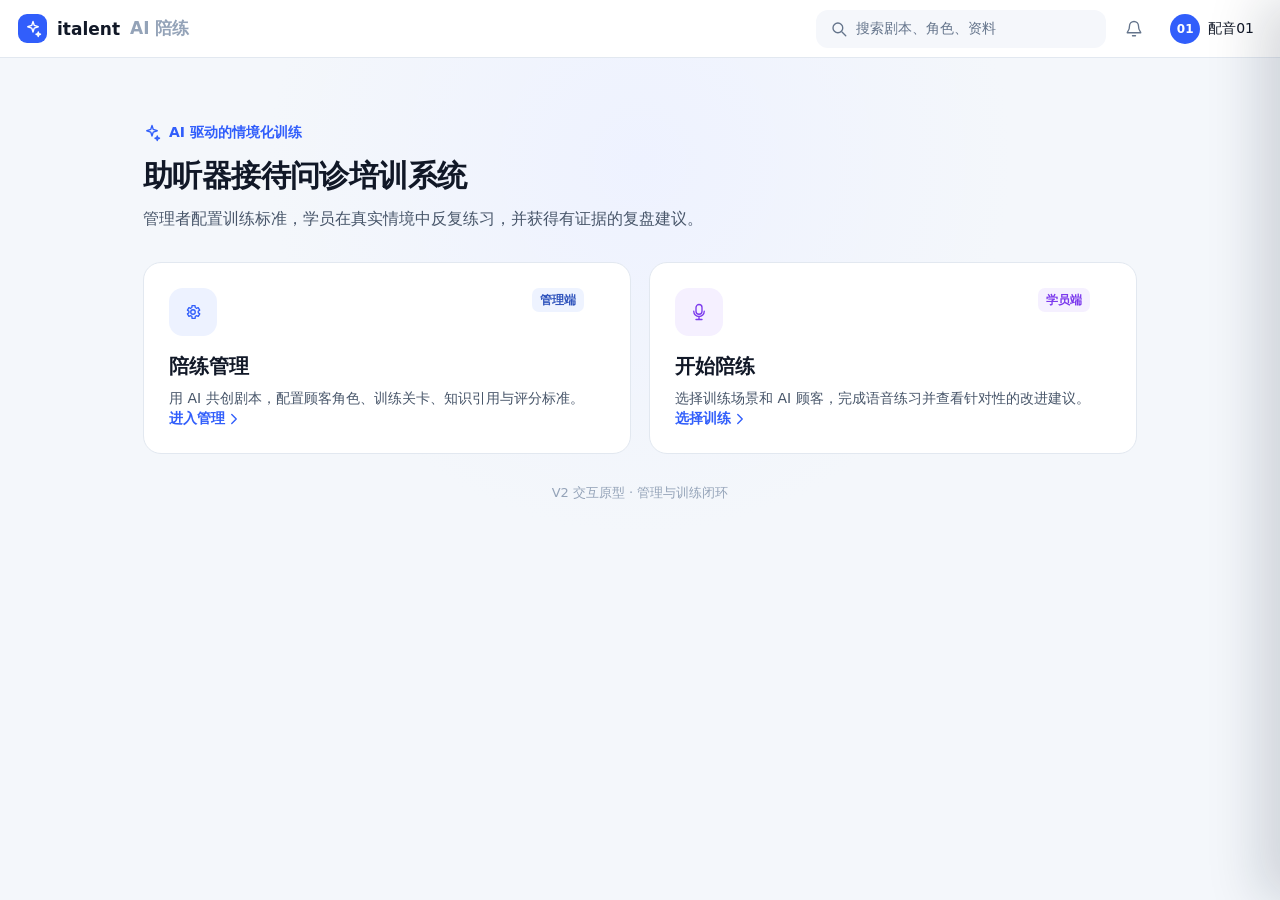
==== ai-training-coach/index.html @ db54ea37 "Add AI Training Coach V2 prototype" ====
<!doctype html>
<html lang="zh-CN">
<head>
  <meta charset="UTF-8">
  <meta name="viewport" content="width=device-width,initial-scale=1">
  <title>AI 陪练 · 助听器接待问诊培训系统 V2</title>
  <style>
    :root{--brand:#315efb;--brand-2:#264bd4;--ai:#7c3aed;--ai-soft:#f5f0ff;--ink:#111827;--ink-2:#475569;--muted:#64748b;--subtle:#94a3b8;--line:#e2e8f0;--canvas:#f4f7fb;--surface:#fff;--success:#0e9f6e;--success-soft:#ecfdf5;--warn:#d97706;--warn-soft:#fff7ed;--danger:#dc2626;--danger-soft:#fff1f2;--r:14px;--shadow:0 10px 30px rgba(15,23,42,.08);--header:58px}
    *{box-sizing:border-box}html{background:var(--canvas);color:var(--ink);font-family:Inter,"PingFang SC","Microsoft YaHei",system-ui,sans-serif;font-size:14px}body{margin:0;min-width:320px}button,input,textarea,select{font:inherit;color:inherit}button{cursor:pointer}button:focus-visible,input:focus-visible,textarea:focus-visible,[tabindex]:focus-visible{outline:3px solid rgba(49,94,251,.24);outline-offset:2px}svg{display:block}.icon{width:18px;height:18px;fill:none;stroke:currentColor;stroke-width:1.8;stroke-linecap:round;stroke-linejoin:round}.hidden{display:none!important}.view{min-height:100vh}.topbar{height:var(--header);position:sticky;top:0;z-index:30;display:flex;align-items:center;justify-content:space-between;padding:0 18px;background:rgba(255,255,255,.95);border-bottom:1px solid var(--line);backdrop-filter:blur(10px)}.brand{display:flex;align-items:center;gap:10px;font-weight:800;font-size:17px}.brand-mark{display:grid;place-items:center;width:29px;height:29px;border-radius:9px;background:var(--brand);color:#fff}.top-actions{display:flex;align-items:center;gap:8px}.top-search{display:flex;align-items:center;gap:8px;width:290px;height:38px;padding:0 13px;border:1px solid transparent;border-radius:12px;background:#f5f7fb;color:var(--muted)}.top-icon,.avatar-button{min-width:40px;height:40px;border:0;border-radius:10px;background:transparent;display:grid;place-items:center;color:var(--muted)}.top-icon:hover{background:#f1f5f9;color:var(--ink)}.avatar-button{display:flex;gap:8px;width:auto;padding:0 8px;color:var(--ink)}.avatar-dot{display:grid;place-items:center;width:30px;height:30px;border-radius:50%;background:var(--brand);color:#fff;font-size:12px;font-weight:700}.btn{min-height:40px;border:1px solid var(--line);border-radius:10px;background:#fff;padding:9px 14px;display:inline-flex;align-items:center;justify-content:center;gap:7px;font-weight:650;transition:border-color .18s,background .18s,color .18s,box-shadow .18s}.btn:hover{border-color:#b8c6ed;background:#f8faff}.btn-primary{background:var(--brand);border-color:var(--brand);color:#fff}.btn-primary:hover{background:var(--brand-2);border-color:var(--brand-2)}.btn-ai{background:var(--ai);border-color:var(--ai);color:#fff}.btn-ai:hover{background:#6d28d9;border-color:#6d28d9}.btn-danger{color:var(--danger)}.btn-sm{min-height:34px;padding:6px 10px;font-size:13px}.btn-ghost{border-color:transparent;background:transparent}.link-btn{border:0;background:transparent;color:var(--brand);padding:6px 4px;font-weight:650}.card{background:var(--surface);border:1px solid var(--line);border-radius:var(--r)}.tag{display:inline-flex;align-items:center;gap:4px;min-height:24px;padding:3px 8px;border-radius:7px;background:#eef3ff;color:#3155bd;font-size:12px;font-weight:650}.tag.ai{background:var(--ai-soft);color:var(--ai)}.tag.success{background:var(--success-soft);color:var(--success)}.tag.warn{background:var(--warn-soft);color:var(--warn)}.tag.danger{background:var(--danger-soft);color:var(--danger)}.muted{color:var(--muted)}.subtle{color:var(--subtle)}.section-title{margin:0;font-size:18px;line-height:1.35}.section-subtitle{margin:6px 0 0;color:var(--muted);line-height:1.6}.divider{height:1px;background:var(--line)}

    /* Home */
    .home{background:radial-gradient(circle at 50% 18%,#eef2ff 0,rgba(238,242,255,0) 38%),var(--canvas)}.home-main{max-width:1050px;margin:0 auto;padding:66px 28px}.home-kicker{display:inline-flex;gap:8px;align-items:center;color:var(--brand);font-weight:700;margin-bottom:14px}.home h1{font-size:30px;letter-spacing:-.6px;margin:0}.home-lead{font-size:16px;color:var(--ink-2);margin:12px 0 32px}.entry-grid{display:grid;grid-template-columns:1fr 1fr;gap:18px}.entry-card{min-height:180px;text-align:left;padding:25px;border:1px solid var(--line);border-radius:18px;background:#fff;display:flex;flex-direction:column;justify-content:space-between;transition:border-color .2s,box-shadow .2s,transform .2s}.entry-card:hover{border-color:#b9c8ff;box-shadow:var(--shadow);transform:translateY(-2px)}.entry-head{display:flex;align-items:flex-start;justify-content:space-between}.entry-icon{display:grid;place-items:center;width:48px;height:48px;border-radius:14px;background:#edf2ff;color:var(--brand)}.entry-card.student .entry-icon{background:var(--ai-soft);color:var(--ai)}.entry-card h2{font-size:20px;margin:17px 0 7px}.entry-card p{margin:0;color:var(--ink-2);line-height:1.65}.entry-foot{display:flex;align-items:center;justify-content:space-between;color:var(--brand);font-weight:700}.home-foot{text-align:center;margin-top:30px;color:var(--subtle);font-size:13px}

    /* Admin shell */
    .admin-layout{display:grid;grid-template-columns:184px minmax(0,1fr);min-height:calc(100vh - var(--header))}.sidebar{position:sticky;top:var(--header);height:calc(100vh - var(--header));padding:14px 10px;background:#fff;border-right:1px solid var(--line);display:flex;flex-direction:column}.nav-list{display:grid;gap:5px}.nav-item{width:100%;min-height:44px;border:0;border-radius:10px;background:transparent;padding:0 12px;display:flex;align-items:center;gap:10px;text-align:left;color:var(--ink-2)}.nav-item:hover{background:#f5f7fb;color:var(--ink)}.nav-item.active{background:#edf2ff;color:var(--brand);font-weight:700}.sidebar-bottom{margin-top:auto}.admin-main{min-width:0}.page-head{height:58px;padding:0 20px;display:flex;align-items:center;justify-content:space-between;background:#fff;border-bottom:1px solid var(--line)}.page-head-left{display:flex;align-items:center;gap:10px;font-weight:750}.content{padding:18px}.toolbar{display:flex;align-items:center;justify-content:space-between;gap:12px;margin-bottom:14px}.filters{display:flex;gap:8px;flex-wrap:wrap}.filter{min-height:36px;border:1px solid var(--line);border-radius:9px;background:#fff;padding:0 11px;color:var(--ink-2)}.search-field{width:235px;height:38px;border:1px solid var(--line);border-radius:10px;padding:0 12px;background:#fff}.table-wrap{overflow:auto;background:#fff;border:1px solid var(--line);border-radius:14px}.data-table{width:100%;border-collapse:collapse;min-width:950px}.data-table th{height:44px;padding:0 14px;text-align:left;color:var(--muted);font-size:12px;font-weight:650;background:#fafcff}.data-table td{height:58px;padding:8px 14px;border-top:1px solid #edf1f6;color:var(--ink-2)}.data-table tr:hover td{background:#fbfcff}.title-link{border:0;background:transparent;color:var(--brand);padding:5px 0;font-weight:700}.row-actions{display:flex;align-items:center;gap:5px}.icon-button{width:38px;height:38px;border:1px solid transparent;border-radius:9px;background:transparent;display:grid;place-items:center;color:var(--muted)}.icon-button:hover{background:#f3f6fb;color:var(--brand)}.table-foot{padding:13px 14px;border-top:1px solid var(--line);color:var(--muted)}

    /* Knowledge / personas */
    .knowledge-grid{display:grid;grid-template-columns:minmax(380px,.9fr) minmax(480px,1.1fr);gap:16px}.panel{background:#fff;border:1px solid var(--line);border-radius:14px;padding:16px}.panel-head{display:flex;align-items:flex-start;justify-content:space-between;gap:12px;margin-bottom:14px}.panel-head h3{margin:0;font-size:16px}.source-list{display:grid;gap:9px}.source-card{width:100%;border:1px solid var(--line);border-radius:12px;background:#fff;padding:13px;text-align:left;display:flex;gap:11px;align-items:flex-start}.source-card:hover,.source-card.active{border-color:#adc0ff;background:#f9faff}.file-icon{display:grid;place-items:center;flex:0 0 36px;height:36px;border-radius:9px;background:#eef3ff;color:var(--brand)}.source-name{font-weight:700;margin-bottom:7px}.source-meta{display:flex;gap:6px;flex-wrap:wrap}.upload-box{margin-top:11px;min-height:52px;width:100%;border:1px dashed #b8c4d8;border-radius:11px;background:#fafcff;color:var(--brand)}.chunk-list{display:grid;gap:10px}.chunk{padding:14px;border:1px solid var(--line);border-radius:11px;background:#fcfdff}.chunk p{margin:9px 0;line-height:1.65}.chunk-source{font-size:12px;color:var(--muted)}.chunk-actions{display:flex;gap:8px;margin-top:9px}.persona-grid{display:grid;grid-template-columns:repeat(3,minmax(240px,1fr));gap:13px}.persona-card{padding:16px}.persona-top{display:flex;gap:12px;align-items:center}.avatar{display:grid;place-items:center;flex:0 0 48px;height:48px;border-radius:14px;background:#e9efff;color:#2445b8;font-weight:800;font-size:16px}.avatar.green{background:#e7faf3;color:#087c57}.avatar.orange{background:#fff2df;color:#a85b00}.avatar.purple{background:#f0e9ff;color:#6d28d9}.persona-name{font-size:16px;font-weight:800}.persona-tags{display:flex;flex-wrap:wrap;gap:6px;margin:12px 0}.persona-card p{margin:0;color:var(--ink-2);line-height:1.6}.persona-foot{display:flex;justify-content:space-between;align-items:center;margin-top:13px}

    /* Editor */
    .editor-pane{background:#eef2f7;min-height:calc(100vh - var(--header))}.editor-head{height:58px;padding:0 18px;display:flex;align-items:center;justify-content:space-between;background:#fff;border-bottom:1px solid var(--line)}.breadcrumb{display:flex;gap:8px;align-items:center;min-width:0}.breadcrumb strong{white-space:nowrap;overflow:hidden;text-overflow:ellipsis}.editor-workspace{display:grid;grid-template-columns:294px minmax(540px,1fr) 280px;min-height:calc(100vh - var(--header) - 58px)}.ai-panel{position:sticky;top:calc(var(--header) + 58px);height:calc(100vh - var(--header) - 58px);background:#fff;border-right:1px solid var(--line);display:flex;flex-direction:column;min-width:0}.ai-head{height:50px;padding:0 14px;display:flex;align-items:center;justify-content:space-between;border-bottom:1px solid var(--line)}.ai-title{display:flex;align-items:center;gap:8px;color:var(--ai);font-weight:800}.model-pill{border:1px solid #d8c8ff;border-radius:8px;background:#faf8ff;color:var(--ai);padding:5px 8px;font-size:12px}.ai-feed{padding:14px;overflow:auto;display:grid;align-content:start;gap:11px;flex:1}.bubble{border:1px solid var(--line);border-radius:12px;padding:12px;line-height:1.65;background:#fff}.bubble.ai-bubble{border-color:#e4d9ff;background:#fbf9ff}.bubble.user-bubble{margin-left:24px;background:#eef3ff;border-color:#d8e2ff}.quick-prompts{display:flex;flex-wrap:wrap;gap:6px}.prompt-chip{border:1px solid #ded2fb;border-radius:999px;background:#fff;color:#6740bd;padding:6px 9px;font-size:12px}.diff-card{border:1px solid #d9cdf8;border-radius:12px;overflow:hidden;background:#fff}.diff-head{padding:9px 11px;background:#faf7ff;color:var(--ai);font-weight:700}.diff-body{padding:11px;display:grid;gap:6px}.diff-minus{color:#a13b3b;background:#fff3f3;padding:7px;border-radius:7px}.diff-plus{color:#087c57;background:#edfcf5;padding:7px;border-radius:7px}.diff-actions{padding:9px 11px;display:flex;gap:7px;border-top:1px solid var(--line)}.ai-compose{padding:12px;border-top:1px solid var(--line)}.ai-compose textarea{width:100%;height:74px;resize:none;border:1px solid var(--line);border-radius:11px;padding:10px;line-height:1.5}.compose-foot{display:flex;justify-content:space-between;align-items:center;margin-top:8px}.editor-center{min-width:0}.editor-tabs{position:sticky;top:calc(var(--header) + 58px);z-index:10;height:50px;background:#fff;border-bottom:1px solid var(--line);display:flex;align-items:stretch;padding:0 14px;overflow:auto}.editor-tab{flex:0 0 auto;border:0;border-bottom:2px solid transparent;background:transparent;padding:0 13px;color:var(--muted);font-weight:650}.editor-tab:hover{color:var(--ink)}.editor-tab.active{color:var(--brand);border-bottom-color:var(--brand)}.editor-body{padding:18px;max-width:850px;margin:0 auto}.editor-panel{display:none}.editor-panel.active{display:block}.form-card{background:#fff;border:1px solid var(--line);border-radius:14px;padding:20px}.form-section+.form-section{margin-top:20px;padding-top:20px;border-top:1px solid var(--line)}.form-label{display:block;font-weight:700;margin-bottom:8px}.field{width:100%;min-height:42px;border:1px solid var(--line);border-radius:9px;padding:9px 11px;background:#fff}.help{margin-top:7px;color:var(--muted);font-size:12px;line-height:1.55}.role-bind{display:flex;align-items:center;gap:12px;padding:12px;border:1px solid var(--line);border-radius:11px;background:#fbfcff}.advanced{margin-top:16px;border:1px solid var(--line);border-radius:11px}.advanced summary{cursor:pointer;padding:13px;font-weight:700}.advanced-body{padding:0 13px 13px;display:grid;gap:12px}.setting-row{min-height:42px;display:flex;align-items:center;justify-content:space-between;gap:14px}.switch{position:relative;width:42px;height:24px;border:0;border-radius:99px;background:#cbd5e1}.switch:after{content:"";position:absolute;top:3px;left:3px;width:18px;height:18px;border-radius:50%;background:#fff;box-shadow:0 1px 3px rgba(0,0,0,.2);transition:transform .18s}.switch.on{background:var(--brand)}.switch.on:after{transform:translateX(18px)}.stage-layout{display:grid;grid-template-columns:190px minmax(0,1fr);gap:12px}.stage-nav{display:grid;align-content:start;gap:6px}.stage-item{min-height:48px;border:1px solid transparent;border-radius:10px;background:transparent;padding:8px 10px;text-align:left;color:var(--ink-2)}.stage-item:hover{background:#fff}.stage-item.active{background:#fff;border-color:#c7d3fb;color:var(--brand);box-shadow:0 4px 12px rgba(49,94,251,.08)}.stage-number{display:inline-grid;place-items:center;width:23px;height:23px;border-radius:50%;background:#eef3ff;margin-right:7px;font-size:12px;font-weight:800}.stage-detail{background:#fff;border:1px solid var(--line);border-radius:14px;padding:18px}.stage-detail h3{margin:0 0 18px}.field-stack{display:grid;gap:13px}.textarea{min-height:86px;resize:vertical}.knowledge-picks{display:grid;gap:10px}.knowledge-pick{display:flex;align-items:center;gap:11px;padding:13px;border:1px solid var(--line);border-radius:11px}.knowledge-pick input{width:18px;height:18px;accent-color:var(--brand)}.knowledge-pick.disabled{opacity:.58;background:#f8fafc}.score-total{display:flex;align-items:center;justify-content:space-between;margin-bottom:12px}.score-group{border:1px solid var(--line);border-radius:12px;overflow:hidden;margin-bottom:11px}.score-head{padding:12px 14px;background:#fafcff;display:flex;align-items:center;justify-content:space-between}.score-body{padding:13px}.score-item{padding:11px;border:1px solid var(--line);border-radius:9px;margin-top:8px}.score-item:first-child{margin-top:0}.score-line{display:flex;justify-content:space-between;gap:12px}.inline-note{margin-top:7px;font-size:12px;color:var(--muted)}.inspector{position:sticky;top:calc(var(--header) + 58px);height:calc(100vh - var(--header) - 58px);padding:14px;background:#f7f9fc;border-left:1px solid var(--line);overflow:auto}.health-card{background:#fff;border:1px solid var(--line);border-radius:13px;padding:14px;margin-bottom:11px}.health-card h3{font-size:15px;margin:0 0 12px}.health-score{display:flex;align-items:center;gap:12px}.score-ring{display:grid;place-items:center;width:56px;height:56px;border-radius:50%;background:conic-gradient(var(--success) 0 92%,#e7edf3 92%);position:relative}.score-ring:before{content:"";position:absolute;inset:6px;border-radius:50%;background:#fff}.score-ring strong{position:relative;color:var(--success)}.check-list{display:grid;gap:10px}.check{display:flex;align-items:flex-start;gap:8px}.check-mark{display:grid;place-items:center;flex:0 0 20px;height:20px;border-radius:50%;background:var(--success-soft);color:var(--success)}.context-list{display:grid;gap:8px}.context-item{padding:9px;border-radius:9px;background:#f7f9fc}.prompt-drawer{position:fixed;inset:0;z-index:70;pointer-events:none}.drawer-scrim{position:absolute;inset:0;background:rgba(15,23,42,.34);opacity:0;transition:opacity .2s}.drawer-panel{position:absolute;right:0;top:0;width:min(560px,92vw);height:100%;background:#fff;box-shadow:-20px 0 50px rgba(15,23,42,.16);transform:translateX(100%);transition:transform .22s;display:flex;flex-direction:column}.prompt-drawer.open{pointer-events:auto}.prompt-drawer.open .drawer-scrim{opacity:1}.prompt-drawer.open .drawer-panel{transform:translateX(0)}.drawer-head{height:60px;padding:0 18px;border-bottom:1px solid var(--line);display:flex;align-items:center;justify-content:space-between}.prompt-code{flex:1;overflow:auto;padding:18px;background:#f8fafc;white-space:pre-wrap;line-height:1.7;color:#334155}

    /* Learner */
    .learner{background:#f5f4ff}.learner-bar{height:54px;padding:0 18px;display:flex;align-items:center;background:#fff;border-bottom:1px solid #e7e5f4}.back-button{border:0;background:transparent;display:flex;align-items:center;gap:6px;color:var(--ink-2);min-height:40px}.learner-main{max-width:1120px;margin:0 auto;padding:30px 22px 60px}.learner-head{display:flex;align-items:flex-start;justify-content:space-between;gap:16px;margin-bottom:20px}.learner-head h1{font-size:24px;margin:0}.learner-head p{margin:7px 0 0;color:var(--ink-2)}.training-grid{display:grid;grid-template-columns:repeat(3,minmax(250px,1fr));gap:14px}.training-card{padding:18px;display:flex;flex-direction:column;min-height:220px}.training-title{display:flex;gap:12px;align-items:flex-start}.training-icon{display:grid;place-items:center;flex:0 0 40px;height:40px;border-radius:12px;background:#eef2ff;color:var(--brand)}.training-card h2{font-size:16px;margin:2px 0 7px}.training-card p{color:var(--ink-2);line-height:1.6}.training-meta{display:flex;gap:6px;flex-wrap:wrap;margin-top:4px}.training-foot{margin-top:auto;padding-top:14px;border-top:1px solid var(--line);display:flex;align-items:center;justify-content:space-between}.role-grid{display:grid;grid-template-columns:repeat(3,minmax(250px,1fr));gap:14px}.role-card{padding:17px}.role-summary{min-height:64px;color:var(--ink-2);line-height:1.55;margin:12px 0}.role-stats{display:grid;grid-template-columns:repeat(3,1fr);gap:7px;margin:12px 0}.stat-mini{padding:8px;border-radius:9px;background:#f7f8fc;text-align:center}.stat-mini strong{display:block;margin-top:2px}.role-actions{display:grid;grid-template-columns:1fr 1.2fr;gap:8px}.history-summary{display:grid;grid-template-columns:1.4fr repeat(3,.7fr);gap:12px;margin-bottom:14px}.summary-card{padding:18px}.summary-card strong.big{font-size:25px;display:block;margin-top:6px}.trend{height:54px;width:100%;margin-top:8px}.trend polyline{fill:none;stroke:var(--brand);stroke-width:3}.setup-modal,.detail-modal{position:fixed;inset:0;z-index:80;display:none;align-items:center;justify-content:center;padding:18px;background:rgba(15,23,42,.38)}.setup-modal.open,.detail-modal.open{display:flex}.modal-card{width:min(520px,100%);max-height:90vh;overflow:auto;background:#fff;border-radius:18px;box-shadow:0 25px 70px rgba(15,23,42,.22)}.modal-head{padding:18px 20px;border-bottom:1px solid var(--line);display:flex;align-items:center;justify-content:space-between}.modal-body{padding:20px}.confirm-row{display:flex;gap:12px;padding:12px;border-radius:12px;background:#f7f9fc;margin-bottom:10px}.confirm-icon{display:grid;place-items:center;flex:0 0 38px;height:38px;border-radius:10px;background:#eef3ff;color:var(--brand)}.assessment-list{display:grid;grid-template-columns:1fr 1fr;gap:8px;margin:10px 0 18px}.assessment-item{padding:10px;border:1px solid var(--line);border-radius:10px}.modal-foot{display:flex;gap:9px;padding:0 20px 20px}.modal-foot .btn{flex:1;min-height:46px}

    /* Practice */
    .practice-shell{min-height:100vh;display:grid;grid-template-columns:56% 44%;background:#0f172a}.practice-stage{color:#fff;display:flex;flex-direction:column;align-items:center;justify-content:center;padding:38px;position:relative}.practice-back{position:absolute;top:18px;left:18px;color:#cbd5e1}.practice-avatar{display:grid;place-items:center;width:150px;height:150px;border-radius:50%;background:#233252;border:8px solid #1c2a47;box-shadow:0 0 0 1px #8b5cf6,0 0 45px rgba(124,58,237,.28);font-size:38px;font-weight:800}.practice-stage h1{margin:22px 0 4px}.practice-card{width:min(390px,100%);margin-top:22px;padding:15px;border:1px solid #35415b;border-radius:13px;background:#182237}.milestones{display:grid;gap:8px;margin-top:10px}.milestone{display:flex;align-items:center;gap:8px;color:#cbd5e1}.milestone.current{color:#7dd3fc}.milestone-dot{display:grid;place-items:center;width:22px;height:22px;border-radius:50%;background:#2d3952;font-size:12px}.practice-status{margin-top:17px;color:#67e8f9;font-weight:700}.practice-start{margin-top:12px;min-width:150px;background:var(--ai);border-color:var(--ai)}.practice-controls{display:none;gap:8px;margin-top:14px}.practice-controls .btn{color:var(--ink)}.practice-controls .btn-danger{color:var(--danger)}.practice-shell.active .practice-start{display:none}.practice-shell.active .practice-controls{display:flex}.practice-chat{background:#fff;display:flex;flex-direction:column;min-width:0}.chat-tabs{height:54px;border-bottom:1px solid var(--line);display:flex;align-items:flex-end;padding:0 20px;gap:24px}.chat-tab{height:54px;border:0;border-bottom:2px solid transparent;background:transparent;color:var(--muted);font-weight:700}.chat-tab.active{color:var(--brand);border-bottom-color:var(--brand)}.chat-body{flex:1;overflow:auto;padding:20px}.chat-empty{height:100%;display:grid;place-items:center;text-align:center;color:var(--muted)}.chat-live{display:none}.practice-shell.active .chat-empty{display:none}.practice-shell.active .chat-live{display:block}.message{max-width:82%;padding:11px 13px;border-radius:15px;margin-bottom:14px;line-height:1.6;background:#f1f5f9}.message.me{margin-left:auto;background:#e9efff}.typing{color:var(--subtle);text-align:center;margin-top:18px}.chat-controls{display:none;height:78px;border-top:1px solid var(--line);padding:12px 18px;align-items:center;justify-content:center;gap:12px}.practice-shell.active .chat-controls{display:flex}.mic-button{width:52px;height:52px;border:0;border-radius:50%;background:var(--brand);color:#fff;display:grid;place-items:center}

    /* Report */
    .report-page{background:var(--canvas)}.report-main{max-width:1120px;margin:0 auto;padding:22px}.report-grid{display:grid;grid-template-columns:minmax(0,1fr) 360px;gap:16px}.report-summary{padding:20px;display:grid;grid-template-columns:auto 1fr;gap:18px}.report-score{display:grid;place-items:center;width:100px;height:100px;border-radius:50%;background:conic-gradient(var(--brand) 0 73%,#e7ecf3 73%);position:relative}.report-score:before{content:"";position:absolute;inset:9px;border-radius:50%;background:#fff}.report-score strong{position:relative;font-size:31px}.report-copy h1{font-size:22px;margin:3px 0 8px}.report-copy p{line-height:1.65;color:var(--ink-2);margin:12px 0 0}.goal-card,.priority-card{padding:18px;margin-top:14px}.goal-head{display:flex;justify-content:space-between;align-items:center}.progress{height:8px;border-radius:99px;background:#e7edf5;overflow:hidden;margin:12px 0}.progress span{display:block;width:75%;height:100%;background:var(--brand)}.goal-grid{display:grid;grid-template-columns:1fr 1fr;gap:9px}.goal-item{padding:12px;border:1px solid #bbefdc;border-radius:10px;background:#f4fffb}.goal-item.miss{border-color:#fecdd3;background:#fff7f8}.priority-card{border-color:#fecdd3}.priority-item{padding:13px;border:1px solid #fecdd3;border-radius:10px;margin-top:9px}.priority-title{display:flex;justify-content:space-between;gap:10px}.report-accordion{margin-top:13px}.accordion-item{background:#fff;border:1px solid var(--line);border-radius:11px;margin-top:9px;overflow:hidden}.accordion-button{width:100%;min-height:52px;border:0;background:#fff;padding:0 15px;display:flex;align-items:center;justify-content:space-between;font-weight:750}.accordion-content{display:none;padding:0 15px 15px;color:var(--ink-2);line-height:1.65}.accordion-item.open .accordion-content{display:block}.transcript{position:sticky;top:78px;max-height:calc(100vh - 100px);overflow:auto;padding:17px}.transcript h3{margin:0 0 14px}.turn{padding:11px;border-radius:11px;background:#f6f8fb;margin-bottom:10px}.turn.target{box-shadow:0 0 0 3px rgba(220,38,38,.22);background:#fff7f8}.turn-label{font-size:12px;color:var(--muted);margin-bottom:6px}

    /* Toast / misc */
    .toast{position:fixed;z-index:100;left:50%;bottom:24px;transform:translate(-50%,20px);opacity:0;pointer-events:none;background:#172033;color:#fff;padding:11px 16px;border-radius:10px;box-shadow:var(--shadow);transition:opacity .2s,transform .2s}.toast.show{opacity:1;transform:translate(-50%,0)}.mobile-only{display:none}
    @media(max-width:1180px){.editor-workspace{grid-template-columns:280px minmax(500px,1fr)}.inspector{display:none}.knowledge-grid{grid-template-columns:1fr}.persona-grid{grid-template-columns:repeat(2,minmax(240px,1fr))}.training-grid,.role-grid{grid-template-columns:repeat(2,minmax(250px,1fr))}.report-grid{grid-template-columns:minmax(0,1fr) 320px}}
    @media(max-width:900px){html{font-size:15px}.top-search,.top-icon{display:none}.admin-layout{grid-template-columns:1fr}.sidebar{position:static;height:auto;border-right:0;border-bottom:1px solid var(--line);padding:8px;overflow:auto}.nav-list{display:flex}.nav-item{width:auto;white-space:nowrap}.sidebar-bottom{display:none}.editor-workspace{grid-template-columns:1fr}.ai-panel{position:fixed;left:0;top:var(--header);bottom:0;width:min(340px,90vw);height:auto;z-index:60;box-shadow:18px 0 45px rgba(15,23,42,.18);transform:translateX(-102%);transition:transform .22s}.ai-panel.mobile-open{transform:translateX(0)}.mobile-only{display:inline-flex}.editor-head .btn-ai.mobile-only{position:fixed;right:14px;bottom:16px;z-index:55;min-height:44px;box-shadow:0 12px 30px rgba(124,58,237,.28)}.editor-tabs{top:calc(var(--header) + 58px)}.editor-body{padding:14px}.stage-layout{grid-template-columns:1fr}.stage-nav{grid-template-columns:repeat(3,1fr)}.stage-item{min-height:42px}.training-grid,.role-grid,.persona-grid{grid-template-columns:1fr 1fr}.history-summary{grid-template-columns:1fr 1fr}.practice-shell{grid-template-columns:1fr;grid-template-rows:47vh 53vh}.practice-stage{padding:18px}.practice-avatar{width:92px;height:92px;font-size:25px}.practice-stage h1{font-size:20px;margin-top:13px}.practice-card{margin-top:12px}.report-grid{grid-template-columns:1fr}.transcript{position:static;max-height:none}}
    @media(max-width:620px){.topbar{padding:0 12px}.avatar-button span:last-child{display:none}.home-main{padding:38px 16px}.home h1{font-size:25px}.entry-grid{grid-template-columns:1fr}.content{padding:12px}.toolbar{align-items:stretch;flex-direction:column}.search-field{width:100%}.persona-grid,.training-grid,.role-grid{grid-template-columns:1fr}.knowledge-grid{grid-template-columns:1fr}.panel{padding:13px}.editor-head{padding:0 12px}.editor-head .btn:not(.btn-primary):not(.btn-ai),.breadcrumb span{display:none}.editor-body{padding:10px}.form-card,.stage-detail{padding:14px}.stage-nav{grid-template-columns:1fr 1fr}.learner-main{padding:22px 14px}.learner-head{flex-direction:column}.history-summary{grid-template-columns:1fr}.assessment-list,.goal-grid{grid-template-columns:1fr}.report-main{padding:12px}.report-summary{grid-template-columns:1fr}.report-score{width:84px;height:84px}.practice-shell{grid-template-rows:49vh 51vh}.practice-card{font-size:12px}.practice-controls .btn{padding:7px 9px}.chat-body{padding:13px}}
    @media(prefers-reduced-motion:reduce){*,*:before,*:after{scroll-behavior:auto!important;transition:none!important;animation:none!important}}
  </style>
  <style id="v21-layout">
    .admin-layout{--sidebar-width:184px;grid-template-columns:var(--sidebar-width) minmax(0,1fr);transition:grid-template-columns .2s}
    .admin-layout.sidebar-collapsed{--sidebar-width:64px}
    .sidebar-label{white-space:nowrap}
    .admin-layout.sidebar-collapsed .sidebar-label{display:none}
    .admin-layout.sidebar-collapsed .nav-item{justify-content:center;padding:0}
    .admin-layout.sidebar-collapsed .sidebar{padding-inline:8px}
    .sidebar{background:#f7f9fc}
    .sidebar-toggle .icon{transition:transform .2s}
    .admin-layout.sidebar-collapsed .sidebar-toggle .icon{transform:rotate(180deg)}
    .editor-workspace{--ai-width:340px;--preview-width:280px;grid-template-columns:min(var(--ai-width),calc(100% - var(--preview-width) - 507px)) 7px minmax(500px,1fr) var(--preview-width)}
    .ai-panel{overflow:hidden;background:#f5f7ff;border-right-color:#dbe3f0}
    .ai-head{background:#fff}
    .ai-feed{min-height:0;overflow-y:auto;overscroll-behavior:contain;scrollbar-gutter:stable;background:#f5f7ff}
    .ai-compose{background:#fff}
    .ai-head-actions{display:flex;align-items:center;gap:5px}
    .ai-title{color:var(--brand)}
    .model-pill{border-color:var(--line);background:#f8fafc;color:var(--muted)}
    .bubble.ai-bubble{border-color:var(--line);background:#f8fafc}
    .prompt-chip{border-color:var(--line);color:var(--ink-2);background:#fff}
    .prompt-chip:hover{border-color:#b8c6ed;color:var(--brand);background:#f8faff}
    .ai-panel .btn-ai{background:var(--brand);border-color:var(--brand)}
    .panel-toggle{width:34px;height:34px;border:0;border-radius:8px;background:transparent;display:grid;place-items:center;color:var(--muted)}
    .panel-toggle:hover{background:#f1f5f9;color:var(--ink)}
    .ai-resizer{position:relative;background:#e7ebf2;cursor:col-resize;touch-action:none}
    .ai-resizer:after{content:"";position:absolute;left:2px;top:50%;width:3px;height:42px;border-radius:99px;background:#aebbd0;transform:translateY(-50%);transition:background .18s,height .18s}
    .ai-resizer:hover:after,.ai-resizer.dragging:after{height:70px;background:var(--brand)}
    .editor-workspace.ai-collapsed{grid-template-columns:56px 0 minmax(500px,1fr) var(--preview-width)}
    .editor-workspace.ai-collapsed .ai-feed,.editor-workspace.ai-collapsed .ai-compose,.editor-workspace.ai-collapsed .model-pill,.editor-workspace.ai-collapsed .ai-title span{display:none}
    .editor-workspace.ai-collapsed .target-edit{display:none}
    .editor-workspace.ai-collapsed .ai-head{display:none}
    .editor-workspace.ai-collapsed .ai-title{display:none}
    .editor-workspace.ai-collapsed .ai-head-actions{width:100%;justify-content:center}
    .editor-workspace.ai-collapsed .ai-resizer{width:0;overflow:hidden;pointer-events:none;cursor:default}
    .preview-toggle-row{display:flex;align-items:center;justify-content:space-between;margin-bottom:10px;color:var(--muted);font-weight:700}
    .editor-workspace.preview-collapsed{--preview-width:48px}
    .editor-workspace.preview-collapsed .inspector{padding:7px 6px}
    .editor-workspace.preview-collapsed .preview-toggle-row span,.editor-workspace.preview-collapsed .inspector .health-card{display:none}
    .editor-workspace.preview-collapsed .preview-toggle-row{justify-content:center}
    .collapsed-rail-label{display:none;width:100%;flex:1;border:0;background:transparent;color:var(--muted);padding:18px 0 12px;flex-direction:column;align-items:center;justify-content:flex-start;gap:9px;font-weight:750;cursor:pointer}
    .collapsed-rail-label:hover{background:#f1f5f9;color:var(--brand)}
    .collapsed-rail-label>span{writing-mode:vertical-rl;letter-spacing:2px}
    .ai-rail-copy{display:flex;flex-direction:column;align-items:center;gap:5px;writing-mode:horizontal-tb!important;letter-spacing:0!important;line-height:1}
    .ai-rail-copy strong{font-size:12px;letter-spacing:.5px}
    .ai-rail-copy span{writing-mode:vertical-rl;letter-spacing:3px;line-height:1.15}
    .editor-workspace.ai-collapsed .ai-rail-label{display:flex;color:var(--ai)}
    .editor-workspace.preview-collapsed .inspector{display:flex;flex-direction:column}
    .editor-workspace.preview-collapsed .preview-rail-label{display:flex;color:var(--brand)}
    .target-edit{margin:0 0 10px;border:1px solid var(--line);border-radius:10px;background:#fff;padding:9px 10px}
    .target-edit-head{display:flex;align-items:center;justify-content:space-between;gap:8px}
    .target-context{display:none;margin-top:8px;padding:8px;border-radius:8px;background:#f8fafc;color:var(--ink-2);font-size:12px;line-height:1.5}
    .target-edit.active .target-context{display:block}
    .editor-workspace.target-mode .editor-panel.active{cursor:default}
    .editor-workspace.target-mode .target-hover{outline:1px dashed #6f8fe8!important;outline-offset:2px;cursor:crosshair}
    .editor-workspace .target-selected{outline:2px solid var(--brand)!important;outline-offset:2px;box-shadow:0 0 0 4px rgba(49,94,251,.1)!important}
    .editor-workspace .stage-item.target-selected{position:relative;background:#f4f7ff}
    .editor-workspace .stage-item.target-selected:after{content:"已选";position:absolute;right:8px;top:7px;padding:2px 5px;border-radius:5px;background:var(--brand);color:#fff;font-size:10px;font-weight:700}
    .ai-tool-row{display:flex;align-items:center;gap:6px;margin-bottom:8px}
    .ai-tool{min-height:34px;border:1px solid var(--line);border-radius:8px;background:#fff;padding:6px 9px;display:inline-flex;align-items:center;gap:5px;color:var(--ink-2);font-size:12px}
    .ai-tool:hover,.ai-tool.active{border-color:#cbb7fb;color:var(--ai);background:#faf8ff}
    .chat-composer{display:grid;grid-template-columns:36px minmax(0,1fr) 36px;align-items:end;gap:4px;border:1px solid var(--line);border-radius:12px;background:#fff;padding:5px;transition:border-color .18s,box-shadow .18s}
    .chat-composer:focus-within{border-color:#9fb2ef;box-shadow:0 0 0 3px rgba(49,94,251,.1)}
    .ai-compose .chat-composer textarea{height:66px;min-height:66px;border:0;padding:9px 6px;outline:0;box-shadow:none;background:transparent}
    .composer-icon{width:36px;height:36px;border:0;border-radius:9px;background:transparent;display:grid;place-items:center;color:var(--muted)}
    .composer-icon:hover,.composer-icon.active{background:#eef3ff;color:var(--brand)}
    .ai-rail-label{color:var(--brand)!important}
    .stage-nav{padding:10px;background:#f8fafc;border:1px solid var(--line);border-radius:13px}
    .stage-item{background:#fff;border-color:#edf1f6}
    .stage-copy{display:inline-flex;vertical-align:middle;flex-direction:column;gap:2px}
    .stage-copy small{color:var(--muted);font-size:11px}
    .persona-editor-card{width:min(820px,100%)}
    .persona-form-grid{display:grid;grid-template-columns:1fr 1fr;gap:14px}
    .persona-form-grid .wide{grid-column:1/-1}
    .persona-form-grid label>span{display:block;font-weight:700;margin-bottom:7px}
    .persona-editor-card .modal-foot{position:sticky;bottom:0;background:#fff;padding-top:12px;border-top:1px solid var(--line)}
    @media(max-width:1180px){.editor-workspace{grid-template-columns:var(--ai-width) 7px minmax(500px,1fr)}.editor-workspace.ai-collapsed{grid-template-columns:56px 0 minmax(500px,1fr)}.inspector{display:none}}
    @media(max-width:900px){.admin-layout,.admin-layout.sidebar-collapsed{grid-template-columns:1fr}.sidebar-label{display:inline!important}.ai-resizer{display:none}.editor-workspace,.editor-workspace.ai-collapsed{display:block}.editor-workspace.ai-collapsed .ai-feed,.editor-workspace.ai-collapsed .ai-compose,.editor-workspace.ai-collapsed .model-pill,.editor-workspace.ai-collapsed .ai-title span{display:initial}.editor-workspace.ai-collapsed .target-edit{display:block}.editor-workspace.ai-collapsed .ai-title{display:flex}.editor-workspace.ai-collapsed .ai-head{display:flex;padding:0 14px;justify-content:space-between}.editor-workspace.ai-collapsed .ai-head-actions{width:auto}.ai-head-actions>[data-action="toggle-ai-panel"],.ai-rail-label,.preview-rail-label{display:none!important}.sidebar-toggle{display:none}.persona-form-grid{grid-template-columns:1fr}}
  </style>
</head>
<body>
  <svg aria-hidden="true" width="0" height="0" style="position:absolute">
    <symbol id="i-grid" viewBox="0 0 24 24"><rect x="3" y="3" width="7" height="7" rx="1"/><rect x="14" y="3" width="7" height="7" rx="1"/><rect x="3" y="14" width="7" height="7" rx="1"/><rect x="14" y="14" width="7" height="7" rx="1"/></symbol>
    <symbol id="i-file" viewBox="0 0 24 24"><path d="M6 2h8l4 4v16H6z"/><path d="M14 2v5h5M9 12h6M9 16h6"/></symbol>
    <symbol id="i-db" viewBox="0 0 24 24"><ellipse cx="12" cy="5" rx="8" ry="3"/><path d="M4 5v6c0 1.7 3.6 3 8 3s8-1.3 8-3V5M4 11v6c0 1.7 3.6 3 8 3s8-1.3 8-3v-6"/></symbol>
    <symbol id="i-user" viewBox="0 0 24 24"><circle cx="12" cy="8" r="4"/><path d="M4.5 21c.8-4.2 3.3-6.5 7.5-6.5s6.7 2.3 7.5 6.5"/></symbol>
    <symbol id="i-spark" viewBox="0 0 24 24"><path d="M12 2l1.7 5.3L19 9l-5.3 1.7L12 16l-1.7-5.3L5 9l5.3-1.7zM19 16l.8 2.2L22 19l-2.2.8L19 22l-.8-2.2L16 19l2.2-.8z"/></symbol>
    <symbol id="i-ai-chat" viewBox="0 0 24 24"><path d="M5 5.5h14a2 2 0 012 2v8a2 2 0 01-2 2h-7l-4.5 3v-3H5a2 2 0 01-2-2v-8a2 2 0 012-2z"/><path d="M8 10h.01M12 10h.01M16 10h.01M8 14h8"/></symbol>
    <symbol id="i-eye" viewBox="0 0 24 24"><path d="M2 12s3.5-6 10-6 10 6 10 6-3.5 6-10 6S2 12 2 12z"/><circle cx="12" cy="12" r="2.5"/></symbol>
    <symbol id="i-search" viewBox="0 0 24 24"><circle cx="10.5" cy="10.5" r="6.5"/><path d="M16 16l5 5"/></symbol>
    <symbol id="i-bell" viewBox="0 0 24 24"><path d="M18 8a6 6 0 10-12 0c0 7-3 7-3 9h18c0-2-3-2-3-9M10 21h4"/></symbol>
    <symbol id="i-chevron" viewBox="0 0 24 24"><path d="M9 6l6 6-6 6"/></symbol>
    <symbol id="i-back" viewBox="0 0 24 24"><path d="M19 12H5M11 18l-6-6 6-6"/></symbol>
    <symbol id="i-plus" viewBox="0 0 24 24"><path d="M12 5v14M5 12h14"/></symbol>
    <symbol id="i-more" viewBox="0 0 24 24"><circle cx="5" cy="12" r="1"/><circle cx="12" cy="12" r="1"/><circle cx="19" cy="12" r="1"/></symbol>
    <symbol id="i-check" viewBox="0 0 24 24"><path d="M5 12l4 4L19 6"/></symbol>
    <symbol id="i-mic" viewBox="0 0 24 24"><rect x="8" y="2" width="8" height="13" rx="4"/><path d="M5 11a7 7 0 0014 0M12 18v4M8 22h8"/></symbol>
    <symbol id="i-play" viewBox="0 0 24 24"><path d="M7 4l13 8-13 8z"/></symbol>
    <symbol id="i-history" viewBox="0 0 24 24"><path d="M3 12a9 9 0 109-9 9 9 0 00-7.2 3.6L3 9"/><path d="M3 4v5h5M12 7v5l3 2"/></symbol>
    <symbol id="i-close" viewBox="0 0 24 24"><path d="M5 5l14 14M19 5L5 19"/></symbol>
    <symbol id="i-settings" viewBox="0 0 24 24"><circle cx="12" cy="12" r="3"/><path d="M19 12a7 7 0 00-.1-1l2-1.5-2-3.4-2.4 1A8 8 0 0015 6l-.3-2.6h-4L10.5 6A8 8 0 009 7.1l-2.4-1-2 3.4 2 1.5a7 7 0 000 2l-2 1.5 2 3.4 2.4-1a8 8 0 001.5.9l.3 2.7h4l.3-2.7a8 8 0 001.5-.9l2.4 1 2-3.4-2-1.5a7 7 0 00.1-1z"/></symbol>
  </svg>

  <section class="view home" id="home-view">
    <header class="topbar">
      <div class="brand"><span class="brand-mark"><svg class="icon"><use href="#i-spark"/></svg></span>italent <span class="subtle">AI 陪练</span></div>
      <div class="top-actions"><div class="top-search"><svg class="icon"><use href="#i-search"/></svg>搜索剧本、角色、资料</div><button class="top-icon" aria-label="通知"><svg class="icon"><use href="#i-bell"/></svg></button><button class="avatar-button"><span class="avatar-dot">01</span><span>配音01</span></button></div>
    </header>
    <main class="home-main">
      <div class="home-kicker"><svg class="icon"><use href="#i-spark"/></svg> AI 驱动的情境化训练</div>
      <h1>助听器接待问诊培训系统</h1>
      <p class="home-lead">管理者配置训练标准，学员在真实情境中反复练习，并获得有证据的复盘建议。</p>
      <div class="entry-grid">
        <button class="entry-card" data-action="open-admin">
          <div><div class="entry-head"><span class="entry-icon"><svg class="icon"><use href="#i-settings"/></svg></span><span class="tag">管理端</span></div><h2>陪练管理</h2><p>用 AI 共创剧本，配置顾客角色、训练关卡、知识引用与评分标准。</p></div>
          <div class="entry-foot"><span>进入管理</span><svg class="icon"><use href="#i-chevron"/></svg></div>
        </button>
        <button class="entry-card student" data-action="open-learner">
          <div><div class="entry-head"><span class="entry-icon"><svg class="icon"><use href="#i-mic"/></svg></span><span class="tag ai">学员端</span></div><h2>开始陪练</h2><p>选择训练场景和 AI 顾客，完成语音练习并查看针对性的改进建议。</p></div>
          <div class="entry-foot"><span>选择训练</span><svg class="icon"><use href="#i-chevron"/></svg></div>
        </button>
      </div>
      <div class="home-foot">V2 交互原型 · 管理与训练闭环</div>
    </main>
  </section>

  <section class="view hidden" id="admin-view">
    <header class="topbar">
      <div class="brand"><button class="top-icon" data-action="go-home" aria-label="返回入口"><svg class="icon"><use href="#i-grid"/></svg></button>AI 陪练</div>
      <div class="top-actions"><div class="top-search"><svg class="icon"><use href="#i-search"/></svg>搜索剧本、角色、资料</div><button class="btn btn-sm" data-action="open-learner"><svg class="icon"><use href="#i-play"/></svg>进入学员端</button><button class="top-icon" aria-label="通知"><svg class="icon"><use href="#i-bell"/></svg></button><button class="avatar-button"><span class="avatar-dot">01</span><span>配音01</span></button></div>
    </header>
    <div class="admin-layout" id="admin-layout">
      <aside class="sidebar">
        <nav class="nav-list" aria-label="管理导航">
          <button class="nav-item active" data-admin="scripts" title="剧本管理"><svg class="icon"><use href="#i-file"/></svg><span class="sidebar-label">剧本管理</span></button>
          <button class="nav-item" data-admin="knowledge" title="业务资料知识库"><svg class="icon"><use href="#i-db"/></svg><span class="sidebar-label">业务资料知识库</span></button>
          <button class="nav-item" data-admin="personas" title="AI 角色库"><svg class="icon"><use href="#i-user"/></svg><span class="sidebar-label">AI 角色库</span></button>
        </nav>
        <div class="sidebar-bottom"><button class="nav-item sidebar-toggle" data-action="toggle-sidebar" title="收起侧边栏"><svg class="icon"><use href="#i-back"/></svg><span class="sidebar-label">收起侧边栏</span></button></div>
      </aside>
      <main class="admin-main">
        <section class="admin-pane" id="admin-scripts">
          <div class="page-head"><div class="page-head-left"><svg class="icon"><use href="#i-file"/></svg>剧本管理</div><button class="btn btn-primary" data-action="new-script"><svg class="icon"><use href="#i-plus"/></svg>新建剧本</button></div>
          <div class="content">
            <div class="toolbar"><div class="filters"><button class="filter">剧本模式⌄</button><button class="filter">状态⌄</button><button class="filter">完整度⌄</button></div><input class="search-field" aria-label="搜索剧本名称" placeholder="搜索剧本名称"></div>
            <div class="table-wrap">
              <table class="data-table"><thead><tr><th>剧本名称</th><th>模式</th><th>状态</th><th>配置完整度</th><th>已引用资料</th><th>修改时间</th><th>操作</th></tr></thead><tbody>
                <tr><td><button class="title-link" data-action="edit-script">接待问诊固定话术训练</button></td><td>固定流程 · 7关</td><td><span class="tag success">已发布</span></td><td><span class="tag success">完整</span></td><td>2 项</td><td>今天 21:11</td><td><div class="row-actions"><button class="btn btn-sm" data-action="preview-prompt"><svg class="icon"><use href="#i-eye"/></svg>预览</button><button class="btn btn-sm" data-action="edit-script">编辑</button><button class="icon-button" aria-label="更多操作" data-action="row-more"><svg class="icon"><use href="#i-more"/></svg></button></div></td></tr>
                <tr><td><button class="title-link" data-action="edit-script">门店需求挖掘自由对练</button></td><td>自由对练 · 4目标</td><td><span class="tag success">已发布</span></td><td><span class="tag warn">缺 1 项</span></td><td>2 项</td><td>今天 19:42</td><td><div class="row-actions"><button class="btn btn-sm" data-action="preview-prompt"><svg class="icon"><use href="#i-eye"/></svg>预览</button><button class="btn btn-sm" data-action="edit-script">编辑</button><button class="icon-button" aria-label="更多操作" data-action="row-more"><svg class="icon"><use href="#i-more"/></svg></button></div></td></tr>
                <tr><td><button class="title-link" data-action="edit-script">高防御顾客接待挑战</button></td><td>自由对练 · 5目标</td><td><span class="tag">草稿</span></td><td><span class="tag danger">未配置评分</span></td><td>0 项</td><td>5 月 4 日</td><td><div class="row-actions"><button class="btn btn-sm" data-action="preview-prompt"><svg class="icon"><use href="#i-eye"/></svg>预览</button><button class="btn btn-sm" data-action="edit-script">编辑</button><button class="icon-button" aria-label="更多操作" data-action="row-more"><svg class="icon"><use href="#i-more"/></svg></button></div></td></tr>
                <tr><td><button class="title-link" data-action="edit-script">首次到店基础接待</button></td><td>固定流程 · 5关</td><td><span class="tag success">已发布</span></td><td><span class="tag success">完整</span></td><td>1 项</td><td>4 月 22 日</td><td><div class="row-actions"><button class="btn btn-sm" data-action="preview-prompt"><svg class="icon"><use href="#i-eye"/></svg>预览</button><button class="btn btn-sm" data-action="edit-script">编辑</button><button class="icon-button" aria-label="更多操作" data-action="row-more"><svg class="icon"><use href="#i-more"/></svg></button></div></td></tr>
              </tbody></table><div class="table-foot">共 4 个剧本</div>
            </div>
          </div>
        </section>

        <section class="admin-pane hidden" id="admin-knowledge">
          <div class="page-head"><div class="page-head-left"><svg class="icon"><use href="#i-db"/></svg>业务资料知识库</div><button class="btn btn-primary"><svg class="icon"><use href="#i-plus"/></svg>上传资料</button></div>
          <div class="content knowledge-grid">
            <div class="panel"><div class="panel-head"><div><h3>业务资料</h3><p class="section-subtitle">选择资料查看解析片段</p></div><span class="tag">3 项</span></div>
              <div class="source-list">
                <button class="source-card active" data-action="source-select"><span class="file-icon"><svg class="icon"><use href="#i-file"/></svg></span><span><span class="source-name">来访接待和问诊实操考核.xlsx</span><span class="source-meta"><span class="tag">评分表</span><span class="tag success">可用 · 12 片段</span><span class="tag ai">已授权 2 剧本</span></span></span></button>
                <button class="source-card" data-action="source-select"><span class="file-icon"><svg class="icon"><use href="#i-file"/></svg></span><span><span class="source-name">户外与餐厅场景挑战分析.docx</span><span class="source-meta"><span class="tag">课程</span><span class="tag success">可用 · 23 片段</span></span></span></button>
                <button class="source-card" data-action="source-select"><span class="file-icon"><svg class="icon"><use href="#i-file"/></svg></span><span><span class="source-name">韶音助听器产品手册.pdf</span><span class="source-meta"><span class="tag">产品</span><span class="tag warn">解析中 · 64%</span></span></span></button>
              </div><button class="upload-box">上传业务资料（自动解析）</button>
            </div>
            <div class="panel"><div class="panel-head"><div><h3>知识片段</h3><p class="section-subtitle">当前资料 · 4 个片段</p></div><input class="search-field" placeholder="检索当前资料"></div>
              <div class="chunk-list">
                <article class="chunk"><span class="tag">流程衔接</span><p>测听是个性化验配的前提，用于确认具体受损频段与程度，并非诊断“耳聋”。</p><div class="chunk-source">第 18 行 · 人工校对优先</div><div class="chunk-actions"><button class="btn btn-sm">编辑</button><button class="btn btn-sm">查看来源</button><button class="btn btn-sm btn-ghost btn-danger">停用</button></div></article>
                <article class="chunk"><span class="tag">评分项</span><p>接待破冰未使用尊称或未说明门店定位，按考核表扣分；未询问既往史扣 5 分。</p><div class="chunk-source">第 4–7 行 · 原始片段</div><div class="chunk-actions"><button class="btn btn-sm">编辑</button><button class="btn btn-sm">查看来源</button><button class="btn btn-sm btn-ghost btn-danger">停用</button></div></article>
              </div>
            </div>
          </div>
        </section>

        <section class="admin-pane hidden" id="admin-personas">
          <div class="page-head"><div class="page-head-left"><svg class="icon"><use href="#i-user"/></svg>AI 角色库</div><button class="btn btn-primary" data-action="new-persona"><svg class="icon"><use href="#i-plus"/></svg>新建角色</button></div>
          <div class="content"><div class="toolbar"><div class="filters"><button class="filter">性别⌄</button><button class="filter">年龄段⌄</button><button class="filter">训练难度⌄</button></div><input class="search-field" placeholder="搜索角色名称"></div>
            <div class="persona-grid">
              <article class="card persona-card" data-persona="孙北国"><div class="persona-top"><div class="avatar">孙</div><div><div class="persona-name">孙北国 <span class="muted">男 · 60</span></div><div class="muted">退休教师</div></div></div><div class="persona-tags"><span class="tag warn">高难度</span><span class="tag">传统固执</span><span class="tag">防御明显</span></div><p>坚持认为自己听力没问题，对“变老”和产品价值都存在较强顾虑。</p><div class="persona-foot"><span class="muted">已绑定 2 个剧本</span><div><button class="link-btn" data-action="persona-detail">查看详情</button><button class="link-btn" data-action="edit-persona">编辑</button></div></div></article>
              <article class="card persona-card" data-persona="李大流"><div class="persona-top"><div class="avatar green">李</div><div><div class="persona-name">李大流 <span class="muted">男 · 30</span></div><div class="muted">上班族</div></div></div><div class="persona-tags"><span class="tag success">入门</span><span class="tag">健谈</span><span class="tag">好奇</span></div><p>主动咨询长期耳机使用对听力的影响，表达清楚且容易沟通。</p><div class="persona-foot"><span class="muted">已绑定 3 个剧本</span><div><button class="link-btn" data-action="persona-detail">查看详情</button><button class="link-btn" data-action="edit-persona">编辑</button></div></div></article>
              <article class="card persona-card" data-persona="雷老虎"><div class="persona-top"><div class="avatar orange">雷</div><div><div class="persona-name">雷老虎 <span class="muted">男 · 45</span></div><div class="muted">企业老板</div></div></div><div class="persona-tags"><span class="tag warn">进阶</span><span class="tag">强势</span><span class="tag">时间敏感</span></div><p>希望快速解决会议沟通问题，不喜欢冗长流程和明显推销。</p><div class="persona-foot"><span class="muted">已绑定 2 个剧本</span><div><button class="link-btn" data-action="persona-detail">查看详情</button><button class="link-btn" data-action="edit-persona">编辑</button></div></div></article>
              <article class="card persona-card" data-persona="张燕"><div class="persona-top"><div class="avatar purple">张</div><div><div class="persona-name">张燕 <span class="muted">女 · 25</span></div><div class="muted">企业职员</div></div></div><div class="persona-tags"><span class="tag">进阶</span><span class="tag">外观敏感</span></div><p>情绪略焦虑，非常关注佩戴后的外观和日常感受。</p><div class="persona-foot"><span class="muted">已绑定 1 个剧本</span><div><button class="link-btn" data-action="persona-detail">查看详情</button><button class="link-btn" data-action="edit-persona">编辑</button></div></div></article>
            </div>
          </div>
        </section>

        <section class="admin-pane editor-pane hidden" id="admin-editor">
          <div class="editor-head"><div class="breadcrumb"><button class="link-btn" data-admin="scripts">剧本管理</button><span class="subtle">/</span><strong>接待问诊固定话术训练</strong></div><div style="display:flex;gap:8px"><button class="btn btn-ai btn-sm mobile-only" data-action="toggle-ai"><svg class="icon"><use href="#i-ai-chat"/></svg>AI 共创</button><button class="btn" data-action="save-draft">保存草稿</button><button class="btn btn-primary" data-action="publish">保存并发布</button></div></div>
          <div class="editor-workspace preview-collapsed" id="editor-workspace">
            <aside class="ai-panel" id="ai-panel">
              <div class="ai-head"><div class="ai-title"><svg class="icon"><use href="#i-ai-chat"/></svg><span>AI 共创</span></div><div class="ai-head-actions"><span class="model-pill">qwen-plus</span><button class="panel-toggle" data-action="toggle-ai-panel" aria-label="收起 AI 共创" title="收起 AI 共创"><svg class="icon"><use href="#i-back"/></svg></button><button class="icon-button mobile-only" data-action="toggle-ai" aria-label="关闭 AI 共创"><svg class="icon"><use href="#i-close"/></svg></button></div></div>
              <button class="collapsed-rail-label ai-rail-label" data-action="toggle-ai-panel" aria-label="展开 AI 共创"><svg class="icon"><use href="#i-ai-chat"/></svg><span class="ai-rail-copy"><strong>AI</strong><span>共创</span></span></button>
              <div class="ai-feed" id="ai-feed">
                <div class="bubble ai-bubble"><strong>我会陪你一起完成这个剧本。</strong><br>你可以描述培训目标，我会建议关卡、角色和评分规则；所有修改都会先给你确认。</div>
                <div class="quick-prompts"><button class="prompt-chip" data-ai-prompt="提高顾客的抗拒程度">提高抗拒程度</button><button class="prompt-chip" data-ai-prompt="检查关卡是否遗漏">检查关卡遗漏</button><button class="prompt-chip" data-ai-prompt="根据评分表完善规则">完善评分规则</button></div>
              </div>
              <div class="ai-compose"><div class="target-edit" id="target-edit"><div class="target-edit-head"><div><strong>定向编辑</strong><div class="muted" style="font-size:12px">开启后，在编辑区自由选择修改目标</div></div><button class="switch" data-action="toggle-target" aria-label="开启定向编辑" aria-pressed="false"></button></div><div class="target-context" id="target-context">请在编辑区点击要修改的输入框、整关或模块</div></div><label class="form-label" for="ai-input">告诉 AI 你想怎么调整</label><div class="chat-composer"><button class="composer-icon" data-action="ai-file" aria-label="导入文件" title="导入文件"><svg class="icon"><use href="#i-file"/></svg></button><textarea id="ai-input" placeholder="例如：把第 2 关改得更有挑战，但不要提前透露价格顾虑"></textarea><button class="composer-icon" data-action="ai-voice" aria-label="开始语音输入" title="语音输入"><svg class="icon"><use href="#i-mic"/></svg></button><input id="ai-file-input" type="file" accept=".doc,.docx,.pdf,.txt,.xlsx,.mp3,.wav" hidden></div><div class="compose-foot"><span class="muted">修改前会展示差异</span><button class="btn btn-ai btn-sm" data-action="ai-send">发送</button></div></div>
            </aside>
            <div class="ai-resizer" id="ai-resizer" role="separator" aria-orientation="vertical" aria-label="拖动调整 AI 共创宽度" tabindex="0"></div>
            <section class="editor-center">
              <div class="editor-tabs" role="tablist">
                <button class="editor-tab active" role="tab" data-tab="config">基础配置</button><button class="editor-tab" role="tab" data-tab="stages">对话关卡 <span class="tag">7</span></button><button class="editor-tab" role="tab" data-tab="knowledge">知识引用</button><button class="editor-tab" role="tab" data-tab="score">评分规则</button>
              </div>
              <div class="editor-body">
                <section class="editor-panel active" id="tab-config">
                  <div class="form-card"><div class="form-section"><label class="form-label" for="script-title">剧本名称</label><input class="field" id="script-title" value="接待问诊固定话术训练"></div><div class="form-section"><span class="form-label">训练模式</span><div><span class="tag ai">固定流程 · 7关</span></div><div class="help">模式创建后不可直接切换，避免评分口径和历史数据失效。</div></div><div class="form-section"><div style="display:flex;justify-content:space-between;align-items:center;margin-bottom:9px"><span class="form-label" style="margin:0">适用顾客</span><button class="btn btn-sm"><svg class="icon"><use href="#i-plus"/></svg>添加顾客</button></div><div class="role-bind"><div class="avatar">孙</div><div style="flex:1"><strong>孙北国</strong><div class="muted">男 · 60岁 · 退休教师 · 高难度</div></div><button class="icon-button" aria-label="移除角色"><svg class="icon"><use href="#i-close"/></svg></button></div></div>
                    <details class="advanced"><summary>高级设置</summary><div class="advanced-body"><div class="setting-row"><span>开场播放欢迎语</span><button class="switch on" aria-label="开场播放欢迎语"></button></div><div class="setting-row"><span>练习中显示阶段提示</span><button class="switch on" aria-label="练习中显示阶段提示"></button></div><div class="setting-row"><span>允许学员中途退出</span><button class="switch" aria-label="允许学员中途退出"></button></div><label>单次练习时长上限<input class="field" value="30 分钟" style="margin-top:7px"></label></div></details>
                  </div>
                </section>
                <section class="editor-panel" id="tab-stages">
                  <div class="stage-layout"><div class="stage-nav"><button class="stage-item active" data-stage="1"><span class="stage-number">1</span><span class="stage-copy"><strong>欢迎引导</strong><small>1 组话术</small></span></button><button class="stage-item" data-stage="2"><span class="stage-number">2</span><span class="stage-copy"><strong>目的确认</strong><small>2 组话术</small></span></button><button class="stage-item" data-stage="3"><span class="stage-number">3</span><span class="stage-copy"><strong>信息采集</strong><small>3 组话术</small></span></button><button class="stage-item" data-stage="4"><span class="stage-number">4</span><span class="stage-copy"><strong>顾虑识别</strong><small>2 组话术</small></span></button><button class="stage-item" data-stage="5"><span class="stage-number">5</span><span class="stage-copy"><strong>专业解释</strong><small>2 组话术</small></span></button><button class="stage-item" data-stage="6"><span class="stage-number">6</span><span class="stage-copy"><strong>引导测听</strong><small>1 组话术</small></span></button><button class="stage-item" data-stage="7"><span class="stage-number">7</span><span class="stage-copy"><strong>总结确认</strong><small>1 组话术</small></span></button><button class="btn btn-sm" data-action="add-stage"><svg class="icon"><use href="#i-plus"/></svg>添加关卡</button></div>
                    <div class="stage-detail"><div style="display:flex;justify-content:space-between;align-items:center"><h3 id="stage-title">第 1 关 · 欢迎引导</h3><span class="tag success">配置完整</span></div><div class="field-stack"><label><span class="form-label">考核目标</span><textarea class="field textarea" id="stage-goal">主动问候顾客，使用尊称并简要说明门店服务定位，让顾客愿意坐下来沟通。</textarea></label><label><span class="form-label">顾客开场</span><textarea class="field textarea" id="stage-opening">我就陪我女儿来看看，不一定买啊。</textarea></label><label><span class="form-label">标准参考话术</span><textarea class="field textarea" id="stage-reference">大爷您好，欢迎光临。咱们先坐下来了解一下情况，不着急谈产品。</textarea></label><label><span class="form-label">核心召回关键词</span><input class="field" id="stage-keywords" value="欢迎、尊称、门店定位、不着急"></label></div></div>
                  </div>
                </section>
                <section class="editor-panel" id="tab-knowledge">
                  <div class="form-card"><div class="score-total"><div><h3 style="margin:0">知识引用</h3><p class="section-subtitle">训练和评分只会使用已授权且可用的资料</p></div><span class="tag success">已授权 2 项</span></div><div class="knowledge-picks"><label class="knowledge-pick"><input type="checkbox" checked><span class="file-icon"><svg class="icon"><use href="#i-file"/></svg></span><span style="flex:1"><strong>来访接待和问诊实操考核.xlsx</strong><br><span class="muted">评分表 · 12 个片段</span></span><span class="tag success">可用</span></label><label class="knowledge-pick"><input type="checkbox" checked><span class="file-icon"><svg class="icon"><use href="#i-file"/></svg></span><span style="flex:1"><strong>户外与餐厅场景挑战分析.docx</strong><br><span class="muted">课程 · 23 个片段</span></span><span class="tag success">可用</span></label><label class="knowledge-pick disabled"><input type="checkbox" disabled><span class="file-icon"><svg class="icon"><use href="#i-file"/></svg></span><span style="flex:1"><strong>韶音助听器产品手册.pdf</strong><br><span class="muted">产品 · 解析完成后可授权</span></span><span class="tag warn">解析中 64%</span></label></div></div>
                </section>
                <section class="editor-panel" id="tab-score">
                  <div class="form-card"><div class="score-total"><div><h3 style="margin:0">评分规则</h3><p class="section-subtitle">只展开当前需要编辑的维度</p></div><span class="tag success">合计 100 分</span></div>
                    <div class="score-group"><div class="score-head"><strong>流程规范性</strong><span>34 分 · 2 个评分点</span></div><div class="score-body"><div class="score-item"><div class="score-line"><strong>按标准接待流程推进</strong><span class="tag warn">重点 · 20 分</span></div><div class="inline-note">证据：欢迎问候 → 目的确认 → 信息采集 → 引导测听</div></div><div class="score-item"><div class="score-line"><strong>完整采集既往史与验配史</strong><span>14 分</span></div></div><button class="link-btn" data-action="add-score"><svg class="icon" style="display:inline-block"><use href="#i-plus"/></svg> 添加评分点</button></div></div>
                    <div class="score-group"><div class="score-head"><strong>知识准确性</strong><span>33 分 · 1 个评分点</span></div></div><div class="score-group"><div class="score-head"><strong>沟通与共情</strong><span>33 分 · 1 个评分点</span></div></div><button class="btn"><svg class="icon"><use href="#i-plus"/></svg>添加评分维度</button>
                  </div>
                </section>
              </div>
            </section>
            <aside class="inspector"><div class="preview-toggle-row"><span>运行预览</span><button class="panel-toggle" data-action="toggle-preview" aria-label="收起运行预览" title="收起运行预览"><svg class="icon"><use href="#i-chevron"/></svg></button></div><button class="collapsed-rail-label preview-rail-label" data-action="toggle-preview" aria-label="展开运行预览"><svg class="icon"><use href="#i-eye"/></svg><span>预览</span></button>
              <div class="health-card"><h3>发布准备度</h3><div class="health-score"><div class="score-ring"><strong>92</strong></div><div><strong>可以发布</strong><div class="muted">还有 1 项建议优化</div></div></div></div>
              <div class="health-card"><h3>配置检查</h3><div class="check-list"><div class="check"><span class="check-mark"><svg class="icon"><use href="#i-check"/></svg></span><span>已绑定 1 位顾客</span></div><div class="check"><span class="check-mark"><svg class="icon"><use href="#i-check"/></svg></span><span>7 个关卡配置完整</span></div><div class="check"><span class="check-mark"><svg class="icon"><use href="#i-check"/></svg></span><span>评分合计 100 分</span></div><div class="check"><span class="check-mark"><svg class="icon"><use href="#i-check"/></svg></span><span>2 项知识资料可用</span></div></div></div>
              <div class="health-card"><h3>运行上下文</h3><div class="context-list"><div class="context-item">角色画像 · 孙北国</div><div class="context-item">固定流程 · 7 关</div><div class="context-item">知识引用 · 35 片段</div><div class="context-item">评分规则 · 4 个重点项</div></div><button class="btn btn-sm" style="width:100%;margin-top:12px" data-action="preview-prompt"><svg class="icon"><use href="#i-eye"/></svg>查看完整运行预览</button></div>
            </aside>
          </div>
        </section>
      </main>
    </div>
  </section>

  <section class="view learner hidden" id="learner-scripts-view">
    <div class="learner-bar"><button class="back-button" data-action="go-home"><svg class="icon"><use href="#i-back"/></svg>返回入口</button></div>
    <main class="learner-main"><div class="learner-head"><div><h1>选择练习剧本</h1><p>先选择训练场景，再挑选一位 AI 顾客开始练习。</p></div><button class="btn" data-action="open-history"><svg class="icon"><use href="#i-history"/></svg>练习记录</button></div>
      <div class="training-grid">
        <article class="card training-card"><div class="training-title"><span class="training-icon"><svg class="icon"><use href="#i-file"/></svg></span><div><h2>接待问诊固定话术训练</h2><div class="training-meta"><span class="tag ai">固定流程 · 7关</span><span class="tag">约 12 分钟</span><span class="tag success">入门</span></div></div></div><p>按标准流程完成欢迎、目的确认、信息采集与测听引导，适合建立稳定的接待基本功。</p><div class="training-foot"><span class="muted">上次 73 分</span><button class="link-btn" data-action="choose-script">选择顾客 <svg class="icon" style="display:inline-block"><use href="#i-chevron"/></svg></button></div></article>
        <article class="card training-card"><div class="training-title"><span class="training-icon"><svg class="icon"><use href="#i-spark"/></svg></span><div><h2>门店需求挖掘自由对练</h2><div class="training-meta"><span class="tag">自由对练 · 4目标</span><span class="tag">约 15 分钟</span><span class="tag warn">进阶</span></div></div></div><p>在顾客逐步表达顾虑的过程中完成场景挖掘、专业解释和信任建立。</p><div class="training-foot"><span class="muted">最佳 61 分</span><button class="link-btn" data-action="choose-script">选择顾客 <svg class="icon" style="display:inline-block"><use href="#i-chevron"/></svg></button></div></article>
        <article class="card training-card"><div class="training-title"><span class="training-icon"><svg class="icon"><use href="#i-spark"/></svg></span><div><h2>高防御顾客接待挑战</h2><div class="training-meta"><span class="tag">自由对练 · 5目标</span><span class="tag">约 18 分钟</span><span class="tag danger">高难度</span></div></div></div><p>面对不承认听力问题、担心衰老标签的顾客，练习降低防御与价值沟通。</p><div class="training-foot"><span class="muted">尚未练习</span><button class="link-btn" data-action="choose-script">选择顾客 <svg class="icon" style="display:inline-block"><use href="#i-chevron"/></svg></button></div></article>
      </div>
    </main>
  </section>

  <section class="view learner hidden" id="learner-personas-view">
    <div class="learner-bar"><button class="back-button" data-action="back-scripts"><svg class="icon"><use href="#i-back"/></svg>返回选剧本</button></div>
    <main class="learner-main"><div class="learner-head"><div><h1>选择陪练顾客</h1><p>当前剧本：接待问诊固定话术训练 · 7 关</p></div><button class="btn" data-action="open-history"><svg class="icon"><use href="#i-history"/></svg>练习记录</button></div>
      <div class="role-grid">
        <article class="card role-card"><div class="persona-top"><div class="avatar">孙</div><div><div class="persona-name">孙北国 <span class="muted">男 · 60</span></div><div class="muted">退休教师 · 高难度</div></div></div><div class="persona-tags"><span class="tag">传统固执</span><span class="tag">爱面子</span><span class="tag warn">防御明显</span></div><div class="role-summary">认为自己听力没有问题，对衰老标签和产品价值都有较强顾虑。</div><div class="role-stats"><div class="stat-mini">练习<strong>3 次</strong></div><div class="stat-mini">最佳<strong>73</strong></div><div class="stat-mini">最近<strong>73</strong></div></div><div class="role-actions"><button class="btn" data-action="persona-history">查看历史</button><button class="btn btn-primary" data-action="start-persona">再次练习</button></div></article>
        <article class="card role-card"><div class="persona-top"><div class="avatar green">李</div><div><div class="persona-name">李大流 <span class="muted">男 · 30</span></div><div class="muted">上班族 · 入门</div></div></div><div class="persona-tags"><span class="tag">健谈</span><span class="tag success">容易沟通</span></div><div class="role-summary">主动了解耳机使用对听力的影响，表达清楚，适合第一次练习。</div><div class="role-stats"><div class="stat-mini">练习<strong>1 次</strong></div><div class="stat-mini">最佳<strong>61</strong></div><div class="stat-mini">最近<strong>61</strong></div></div><div class="role-actions"><button class="btn" data-action="persona-history">查看历史</button><button class="btn btn-primary" data-action="start-persona">再次练习</button></div></article>
        <article class="card role-card"><div class="persona-top"><div class="avatar orange">雷</div><div><div class="persona-name">雷老虎 <span class="muted">男 · 45</span></div><div class="muted">企业老板 · 进阶</div></div></div><div class="persona-tags"><span class="tag">强势</span><span class="tag warn">时间敏感</span></div><div class="role-summary">希望快速了解方案，不喜欢冗长流程和明显推销。</div><div class="role-stats"><div class="stat-mini">练习<strong>2 次</strong></div><div class="stat-mini">最佳<strong>55</strong></div><div class="stat-mini">最近<strong>44</strong></div></div><div class="role-actions"><button class="btn" data-action="persona-history">查看历史</button><button class="btn btn-primary" data-action="start-persona">再次练习</button></div></article>
      </div>
    </main>
  </section>

  <section class="view learner hidden" id="persona-history-view">
    <div class="learner-bar"><button class="back-button" data-action="back-personas"><svg class="icon"><use href="#i-back"/></svg>返回顾客列表</button></div>
    <main class="learner-main"><div class="learner-head"><div><h1>孙北国的练习历史</h1><p>同一顾客的多次练习会聚合在这里，便于观察进步。</p></div><button class="btn btn-primary" data-action="start-persona">再次练习</button></div>
      <div class="history-summary"><div class="card summary-card"><div class="persona-top"><div class="avatar">孙</div><div><div class="persona-name">孙北国</div><div class="muted">男 · 60岁 · 退休教师</div></div></div></div><div class="card summary-card">练习次数<strong class="big">3</strong></div><div class="card summary-card">最佳成绩<strong class="big" style="color:var(--warn)">73</strong></div><div class="card summary-card">通过率<strong class="big" style="color:var(--success)">33%</strong></div></div>
      <div class="table-wrap"><table class="data-table"><thead><tr><th>练习时间</th><th>训练场景</th><th>模式</th><th>时长</th><th>得分</th><th>操作</th></tr></thead><tbody><tr><td>2026-05-08 10:52</td><td>接待问诊</td><td>自由对练</td><td>09'39"</td><td><span class="tag success">73 · 已通过</span></td><td><button class="btn btn-sm" data-action="open-report">查看报告</button></td></tr><tr><td>2026-05-07 10:13</td><td>接待问诊</td><td>自由对练</td><td>17'15"</td><td><span class="tag danger">49 · 未通过</span></td><td><button class="btn btn-sm" data-action="open-report">查看报告</button></td></tr><tr><td>2026-05-06 09:30</td><td>接待问诊</td><td>固定流程</td><td>11'41"</td><td><span class="tag danger">38 · 未通过</span></td><td><button class="btn btn-sm" data-action="open-report">查看报告</button></td></tr></tbody></table></div>
    </main>
  </section>

  <section class="view learner hidden" id="history-view">
    <div class="learner-bar"><button class="back-button" data-action="back-scripts"><svg class="icon"><use href="#i-back"/></svg>返回训练</button></div>
    <main class="learner-main"><div class="learner-head"><div><h1>练习记录</h1><p>按顾客、场景和状态筛选全部会话。</p></div></div><div class="toolbar"><div class="filters"><button class="filter">顾客：全部⌄</button><button class="filter">场景：全部⌄</button><button class="filter">状态：全部⌄</button><button class="filter">时间最新⌄</button></div><span class="muted">共 6 条</span></div><div class="table-wrap"><table class="data-table"><thead><tr><th>练习时间</th><th>顾客</th><th>场景</th><th>得分</th><th>状态</th><th>操作</th></tr></thead><tbody><tr><td>2026-05-08 10:52</td><td>孙北国</td><td>接待问诊 · 自由对练</td><td>73</td><td><span class="tag success">已通过</span></td><td><button class="btn btn-sm" data-action="open-report">查看详情</button></td></tr><tr><td>2026-05-07 10:13</td><td>孙北国</td><td>接待问诊 · 自由对练</td><td>49</td><td><span class="tag danger">未通过</span></td><td><button class="btn btn-sm" data-action="open-report">查看详情</button></td></tr><tr><td>2026-05-05 14:20</td><td>李大流</td><td>接待问诊 · 固定流程</td><td>61</td><td><span class="tag success">已通过</span></td><td><button class="btn btn-sm" data-action="open-report">查看详情</button></td></tr></tbody></table></div></main>
  </section>

  <section class="view hidden" id="practice-view">
    <div class="practice-shell" id="practice-shell">
      <section class="practice-stage"><button class="back-button practice-back" data-action="back-personas"><svg class="icon"><use href="#i-back"/></svg>退出练习</button><div class="practice-avatar">孙</div><h1>孙北国</h1><div class="subtle">男 · 60岁 · 退休教师</div><div class="practice-card"><strong>本次训练进度</strong><div class="milestones"><div class="milestone current"><span class="milestone-dot">1</span>欢迎引导</div><div class="milestone"><span class="milestone-dot">2</span>目的确认</div><div class="milestone"><span class="milestone-dot">3</span>信息采集</div><div class="milestone"><span class="milestone-dot">4</span>引导测听</div></div></div><div class="practice-status" id="practice-status">顾客已就位</div><button class="btn btn-ai practice-start" data-action="begin-practice"><svg class="icon"><use href="#i-play"/></svg>开始练习</button><div class="practice-controls"><button class="btn">暂停</button><button class="btn btn-danger" data-action="end-practice">结束并评分</button></div></section>
      <section class="practice-chat"><div class="chat-tabs"><button class="chat-tab active">对话记录</button><button class="chat-tab">任务背景</button></div><div class="chat-body"><div class="chat-empty"><div><svg class="icon" style="width:36px;height:36px;margin:0 auto 12px"><use href="#i-mic"/></svg><strong>对话将在开始后出现</strong><p>请先确认麦克风权限和周围环境。</p></div></div><div class="chat-live"><div class="message">我就陪我女儿来看看，不一定买啊。</div><div class="message me">大爷您好，欢迎光临。咱们先坐下来了解情况，不着急谈产品。</div><div class="typing">顾客正在思考…</div></div></div><div class="chat-controls"><button class="btn">打断</button><button class="mic-button" aria-label="按住说话"><svg class="icon" style="width:24px;height:24px"><use href="#i-mic"/></svg></button><button class="btn btn-danger" data-action="end-practice">结束</button></div></section>
    </div>
  </section>

  <section class="view report-page hidden" id="report-view">
    <div class="learner-bar"><button class="back-button" data-action="open-history"><svg class="icon"><use href="#i-back"/></svg>返回练习记录</button><div style="margin-left:auto"><button class="btn btn-primary" data-action="start-persona">再次练习</button></div></div>
    <main class="report-main"><div class="report-grid"><section><div class="card report-summary"><div class="report-score"><strong>73</strong></div><div class="report-copy"><div><span class="tag success">已通过 · 60 分线</span></div><h1>总体评价 · 良好</h1><div class="muted">孙北国 · 接待问诊自由对练 · 09'39"</div><p>你完成了接待破冰和基础问诊，也问出了两个核心生活场景。下一次优先改进开场顺序和“听得见/听得清”的专业解释。</p></div></div>
        <div class="card goal-card"><div class="goal-head"><h2 class="section-title">训练目标</h2><span class="tag warn">达成 3/4 · 75%</span></div><div class="progress"><span></span></div><div class="goal-grid"><div class="goal-item"><strong>欢迎问候与门店定位</strong><div class="muted">已完成</div></div><div class="goal-item miss"><strong>确认来访目的</strong><div class="muted">开场顺序需要调整</div></div><div class="goal-item"><strong>采集生活场景</strong><div class="muted">已完成</div></div><div class="goal-item"><strong>引导进入测听</strong><div class="muted">已完成</div></div></div></div>
        <div class="card priority-card"><div class="goal-head"><h2 class="section-title">下次优先改进</h2><span class="tag danger">2 项</span></div><div class="priority-item"><div class="priority-title"><strong>先确认来访目的，再进入产品或检查话题</strong><button class="link-btn" data-action="locate-turn" data-turn="turn-4">定位第 4 轮</button></div><p class="muted">建议：先问候并说明门店定位，再用一句话预告问诊流程。</p></div><div class="priority-item"><div class="priority-title"><strong>区分“听得见”和“听得清”</strong><button class="link-btn" data-action="locate-turn" data-turn="turn-6">定位第 6 轮</button></div><p class="muted">建议：结合看电视场景解释高频受损，不要简单归因为音量小。</p></div></div>
        <div class="report-accordion"><div class="accordion-item"><button class="accordion-button" data-action="accordion">评分维度明细 <span>73/100 ＋</span></button><div class="accordion-content">流程规范 24/34 · 知识准确 22/33 · 沟通共情 27/33。</div></div><div class="accordion-item"><button class="accordion-button" data-action="accordion">专业知识纠错 <span>1 项 ＋</span></button><div class="accordion-content">“听不清”不仅与音量有关，也可能来自高频听力下降导致的言语清晰度受损。</div></div><div class="accordion-item"><button class="accordion-button" data-action="accordion">推荐练习话术 <span>3 条 ＋</span></button><div class="accordion-content">“能听见声音和能听清楚话是两回事，我们可以先通过测听了解具体受损频段。”</div></div></div>
      </section><aside class="card transcript" id="transcript"><h3>对话证据</h3><div class="turn"><div class="turn-label">第 1 轮 · AI 顾客</div>我就陪我女儿来看看，不一定买啊。</div><div class="turn"><div class="turn-label">第 2 轮 · 学员</div>您好，欢迎光临。您先这边请，我们坐下来慢慢聊。</div><div class="turn" id="turn-4"><div class="turn-label">第 4 轮 · 学员</div>那您想先看看什么样的产品？</div><div class="turn" id="turn-6"><div class="turn-label">第 6 轮 · 学员</div>您听不清主要就是电视音量还不够大。</div></aside></div></main>
  </section>

  <div class="prompt-drawer" id="prompt-drawer" aria-hidden="true"><div class="drawer-scrim" data-action="close-prompt"></div><section class="drawer-panel" role="dialog" aria-modal="true" aria-label="完整运行预览"><div class="drawer-head"><div><strong>完整运行预览</strong><div class="muted">供管理员核对，不影响主编辑空间</div></div><button class="icon-button" data-action="close-prompt" aria-label="关闭"><svg class="icon"><use href="#i-close"/></svg></button></div><div class="prompt-code">[系统角色]
你是助听器门店场景中的 AI 陪练顾客。严格按照角色画像与训练剧本回应，不跳出角色，不主动纠正学员。

[训练剧本]
固定流程训练，共 7 个关卡。学员完成当前关卡的核心任务后进入下一关。

[顾客画像]
孙北国，男，60 岁，退休教师。对听力问题有防御，担心衰老标签和产品价值。

[知识边界]
仅引用本剧本授权且已完成解析的业务资料。资料无法支持时，不编造专业结论。

[评分规则]
流程规范 34 分；知识准确 33 分；沟通共情 33 分。评分结论必须绑定具体对话轮次。</div></section></div>

  <div class="setup-modal" id="setup-modal"><section class="modal-card" role="dialog" aria-modal="true" aria-labelledby="setup-title"><div class="modal-head"><strong id="setup-title">确认本次练习</strong><button class="icon-button" data-action="close-setup" aria-label="关闭"><svg class="icon"><use href="#i-close"/></svg></button></div><div class="modal-body"><div class="confirm-row"><span class="confirm-icon"><svg class="icon"><use href="#i-user"/></svg></span><div><strong>孙北国 · 高难度顾客</strong><div class="muted">传统固执，对听力问题有明显防御</div></div></div><div class="confirm-row"><span class="confirm-icon"><svg class="icon"><use href="#i-file"/></svg></span><div><strong>接待问诊固定话术训练</strong><div class="muted">约 12 分钟 · 本次计分</div></div></div><strong>本次重点练习</strong><div class="assessment-list"><div class="assessment-item">欢迎与门店定位</div><div class="assessment-item">确认来访目的</div><div class="assessment-item">采集聆听场景</div><div class="assessment-item">引导进入测听</div></div><div class="muted">开始前请确认麦克风可用。练习过程中可以随时暂停。</div></div><div class="modal-foot"><button class="btn" data-action="close-setup">暂不开始</button><button class="btn btn-primary" data-action="enter-practice"><svg class="icon"><use href="#i-play"/></svg>进入练习</button></div></section></div>

  <div class="detail-modal" id="detail-modal"><section class="modal-card" role="dialog" aria-modal="true"><div class="modal-head"><strong id="detail-title">角色详情</strong><button class="icon-button" data-action="close-detail" aria-label="关闭"><svg class="icon"><use href="#i-close"/></svg></button></div><div class="modal-body"><div class="persona-top"><div class="avatar" id="detail-avatar">孙</div><div><div class="persona-name" id="detail-name">孙北国</div><div class="muted" id="detail-meta">男 · 60岁 · 退休教师</div></div></div><h3>核心扮演逻辑</h3><p class="section-subtitle" id="detail-background"></p><h3>训练难点</h3><div class="persona-tags" id="detail-tags"></div><div style="display:flex;justify-content:flex-end;margin-top:18px"><button class="btn btn-primary" data-action="edit-detail-persona">编辑该角色</button></div></div></section></div>

  <div class="detail-modal" id="persona-editor-modal"><section class="modal-card persona-editor-card" role="dialog" aria-modal="true" aria-labelledby="persona-editor-title"><div class="modal-head"><strong id="persona-editor-title">新建角色</strong><button class="icon-button" data-action="close-persona-editor" aria-label="关闭"><svg class="icon"><use href="#i-close"/></svg></button></div><div class="modal-body"><div class="persona-form-grid"><label><span>角色名称</span><input class="field" id="persona-name-input" placeholder="例如：孙北国"></label><label><span>角色状态</span><select class="field" id="persona-status-input"><option>已启用</option><option>草稿</option><option>已停用</option></select></label><label><span>性别</span><select class="field" id="persona-gender-input"><option>男</option><option>女</option><option>其他</option></select></label><label><span>年龄</span><input class="field" id="persona-age-input" type="number" min="18" max="100" value="40"></label><label><span>职业 / 身份</span><input class="field" id="persona-job-input" placeholder="例如：退休教师"></label><label><span>训练难度</span><select class="field" id="persona-difficulty-input"><option>入门</option><option>进阶</option><option>高难度</option></select></label><label class="wide"><span>性格与行为标签</span><input class="field" id="persona-tags-input" placeholder="用逗号分隔，例如：传统固执、谨慎、爱面子"></label><label class="wide"><span>背景与来访动因</span><textarea class="field textarea" id="persona-background-input" placeholder="描述为什么来到门店、目前的态度和外在表现"></textarea></label><label class="wide"><span>隐藏需求与顾虑</span><textarea class="field textarea" id="persona-hidden-input" placeholder="描述未建立信任前不会主动说出的需求"></textarea></label><label class="wide"><span>对话行为规则</span><textarea class="field textarea" id="persona-behavior-input" placeholder="例如：被连续推销时提高防御；获得共情后逐步透露真实困扰"></textarea></label></div></div><div class="modal-foot"><button class="btn" data-action="close-persona-editor">取消</button><button class="btn btn-primary" data-action="save-persona">保存角色</button></div></section></div>

  <div class="toast" id="toast" role="status" aria-live="polite"></div>
  <script>
    (function(){
      var views=document.querySelectorAll(".view");
      var toastTimer;
      var currentStage="1",targetEnabled=false,currentTargetLabel="",currentPersona="孙北国";
      var stageData={
        "1":{name:"欢迎引导",goal:"主动问候顾客，使用尊称并简要说明门店服务定位，让顾客愿意坐下来沟通。",opening:"我就陪我女儿来看看，不一定买啊。",reference:"大爷您好，欢迎光临。咱们先坐下来了解一下情况，不着急谈产品。",keywords:"欢迎、尊称、门店定位、不着急"},
        "2":{name:"目的确认",goal:"承接顾客的防御表达，用开放式问题确认本次来访的真实原因和陪同关系。",opening:"我自己没觉得有什么问题，是我女儿非让我来的。",reference:"明白，很多顾客一开始也没有明显感觉。今天主要是家人在哪些场景里发现您听起来比较费劲呢？",keywords:"承接情绪、来访原因、家人观察、开放式提问"},
        "3":{name:"信息采集",goal:"完整采集既往史、用药史、验配史，以及看电视、聚餐等典型聆听场景。",opening:"平时也没什么，就是电视里的人说话有时候听不清。",reference:"除了看电视，家里人一起吃饭或者外面比较吵的时候，会不会也觉得听得见声音、但话听不完整？之前检查过耳朵或戴过助听器吗？",keywords:"看电视、多人环境、既往史、用药史、验配史"},
        "4":{name:"顾虑识别",goal:"识别顾客对衰老标签、外观、价格和实际效果的隐藏顾虑，避免直接反驳。",opening:"助听器不就是老人才戴的吗？戴上让别人看见多难看。",reference:"您在意外观很正常。现在很多设备都比较隐蔽，我们也不急着决定，先确认实际听力情况，再看有没有真正适合您的方案。",keywords:"外观顾虑、衰老标签、共情、不急于决策"},
        "5":{name:"专业解释",goal:"准确区分“听得见”和“听得清”，结合高频受损与真实生活场景进行解释。",opening:"声音我又不是听不见，就是他们说话太快、太小声。",reference:"能听见声音和能听清楚话是两回事。高频听力下降时，常见情况就是电视有声音，但台词里的字不够清楚。",keywords:"听得见、听得清、高频受损、言语清晰度"},
        "6":{name:"引导测听",goal:"说明测听的目的、流程和低风险感，引导顾客同意进入检查环节。",opening:"检查会不会很麻烦？我今天没打算待太久。",reference:"基础测听大约十几分钟，不会疼，也不是给您贴标签，只是先确认具体受损频段和程度。",keywords:"十几分钟、不会疼、确认频段、低压力"},
        "7":{name:"总结确认",goal:"复述顾客的核心困扰和顾虑，确认下一步安排并保持顾客的决策自主感。",opening:"那先检查可以，但我可不保证一定买。",reference:"当然，今天先把情况了解清楚。检查后我会把结果和可选方案讲明白，是否继续由您自己决定。",keywords:"复述需求、检查优先、自主决定、下一步"}
      };
      var personaData={
        "孙北国":{gender:"男",age:"60",job:"退休教师",difficulty:"高难度",status:"已启用",tags:["传统固执","防御明显","价格敏感","爱面子"],background:"本人坚持认为听力没有问题，只是别人说话声音小。因女儿反复劝说来到门店，未建立信任前不主动透露对衰老标签和产品价值的顾虑。",hidden:"担心被认为衰老或残疾，也担心花钱后效果不明显。",behavior:"被直接推销时提高防御；被共情并获得清晰解释后，逐步透露电视和聚餐场景的困扰。"},
        "李大流":{gender:"男",age:"30",job:"上班族",difficulty:"入门",status:"已启用",tags:["健谈","乐观","容易沟通","好奇"],background:"年轻白领，长期使用耳机并在嘈杂环境工作，主动到店了解听力状况。",hidden:"担心听力问题影响工作，但不希望被过度医疗化。",behavior:"愿意主动提供信息；听到专业术语时会追问，需要用生活化表达解释。"},
        "雷老虎":{gender:"男",age:"45",job:"企业老板",difficulty:"进阶",status:"已启用",tags:["强势","急躁","时间敏感","不喜欢推销"],background:"生意繁忙，听力下降影响会议沟通，希望快速了解流程和可行方案。",hidden:"担心佩戴设备影响权威形象，并对耗时流程耐心有限。",behavior:"回答冗长时会打断；给出清晰结构、时间预期和选择权后配合度提高。"},
        "张燕":{gender:"女",age:"25",job:"企业职员",difficulty:"进阶",status:"已启用",tags:["温柔随和","外观敏感","社交焦虑"],background:"因突发性听力下降前来咨询，情绪略焦虑，非常关注外观和日常佩戴感受。",hidden:"害怕同事发现听力问题，也担心长期佩戴不舒适。",behavior:"表达委婉；需要通过安全感和具体体验细节逐步建立信任。"}
      };
      function updateTargetContext(label){document.getElementById("target-context").textContent=label?"当前目标："+label:"请在编辑区点击要修改的输入框、整关或模块"}
      function clearTargetSelection(){document.querySelectorAll(".target-selected,.target-hover").forEach(function(node){node.classList.remove("target-selected","target-hover")});currentTargetLabel=""}
      function setTargetSelection(node,label){if(!node||!label)return;clearTargetSelection();node.classList.add("target-selected");currentTargetLabel=label;updateTargetContext(label);toast("已选中："+label)}
      function targetLabel(node){
        if(node.matches("[data-stage]")){var id=node.getAttribute("data-stage");return "第 "+id+" 关 · "+stageData[id].name+"（整关）"}
        if(node.classList.contains("stage-detail"))return "第 "+currentStage+" 关 · "+stageData[currentStage].name+"（整关）";
        var stageFields={"stage-goal":"考核目标","stage-opening":"顾客开场","stage-reference":"标准参考话术","stage-keywords":"核心召回关键词"};
        if(stageFields[node.id])return "第 "+currentStage+" 关 · "+stageData[currentStage].name+" / "+stageFields[node.id];
        if(node.classList.contains("knowledge-pick")){var knowledge=node.querySelector("strong");return "知识引用 / "+(knowledge?knowledge.textContent.trim():"资料项")}
        if(node.classList.contains("score-group")){var score=node.querySelector(".score-head strong,h3");return "评分规则 / "+(score?score.textContent.trim():"评分模块")}
        if(node.classList.contains("role-bind")){var role=node.querySelector("strong");return "适用顾客 / "+(role?role.textContent.trim():"角色")}
        if(node.matches("input,textarea,select")){var fieldLabel=node.closest("label"),fieldText=fieldLabel&&fieldLabel.querySelector(".form-label,label>span");return fieldText?fieldText.textContent.trim():node.getAttribute("aria-label")||node.id||"输入项"}
        if(node.classList.contains("form-section")){var section=node.querySelector(".form-label");return section?section.textContent.trim():"配置模块"}
        if(node.matches("details.advanced"))return "高级设置";
        return "当前模块";
      }
      function targetCandidate(source){
        var editor=source.closest("#admin-editor");if(!editor||source.closest("[data-action],.editor-tabs"))return null;
        var stage=source.closest("[data-stage]");if(stage)return stage;
        var stageFieldWrap=source.closest("#tab-stages .field-stack label");if(stageFieldWrap)return stageFieldWrap.querySelector(".field");
        var field=source.closest(".editor-panel.active input.field,.editor-panel.active textarea.field,.editor-panel.active select.field");if(field)return field;
        var module=source.closest(".editor-panel.active .knowledge-pick,.editor-panel.active .score-group,.editor-panel.active .role-bind,.editor-panel.active .form-section,.editor-panel.active details.advanced");if(module)return module;
        return source.closest(".editor-panel.active .stage-detail");
      }
      function selectStage(id){var d=stageData[id];if(!d)return;currentStage=id;document.querySelectorAll("[data-stage]").forEach(function(b){b.classList.toggle("active",b.getAttribute("data-stage")===id)});document.getElementById("stage-title").textContent="第 "+id+" 关 · "+d.name;document.getElementById("stage-goal").value=d.goal;document.getElementById("stage-opening").value=d.opening;document.getElementById("stage-reference").value=d.reference;document.getElementById("stage-keywords").value=d.keywords}
      function personaNameFromAction(a){var card=a.closest("[data-persona]");return card?card.getAttribute("data-persona"):currentPersona}
      function fillPersonaDetail(name){var d=personaData[name];if(!d)return;currentPersona=name;document.getElementById("detail-title").textContent=name+" · 角色详情";document.getElementById("detail-avatar").textContent=name.slice(0,1);document.getElementById("detail-name").textContent=name;document.getElementById("detail-meta").textContent=d.gender+" · "+d.age+"岁 · "+d.job;document.getElementById("detail-background").textContent=d.background;var tags=document.getElementById("detail-tags");tags.innerHTML="";d.tags.forEach(function(x){var s=document.createElement("span");s.className="tag";s.textContent=x;tags.appendChild(s)})}
      function openPersonaEditor(name){var isNew=!name,d=isNew?{gender:"男",age:"40",job:"",difficulty:"入门",status:"草稿",tags:[],background:"",hidden:"",behavior:""}:personaData[name];currentPersona=name||"";document.getElementById("persona-editor-title").textContent=isNew?"新建 AI 角色":"编辑角色 · "+name;document.getElementById("persona-name-input").value=name||"";document.getElementById("persona-status-input").value=d.status;document.getElementById("persona-gender-input").value=d.gender;document.getElementById("persona-age-input").value=d.age;document.getElementById("persona-job-input").value=d.job;document.getElementById("persona-difficulty-input").value=d.difficulty;document.getElementById("persona-tags-input").value=d.tags.join("、");document.getElementById("persona-background-input").value=d.background;document.getElementById("persona-hidden-input").value=d.hidden;document.getElementById("persona-behavior-input").value=d.behavior;document.getElementById("persona-editor-modal").classList.add("open")}
      function showView(id){views.forEach(function(v){v.classList.toggle("hidden",v.id!==id)});window.scrollTo(0,0)}
      function showAdmin(name){
        showView("admin-view");
        document.querySelectorAll(".admin-pane").forEach(function(p){p.classList.add("hidden")});
        document.getElementById("admin-"+name).classList.remove("hidden");
        document.querySelectorAll("[data-admin]").forEach(function(b){b.classList.toggle("active",b.getAttribute("data-admin")===name)});
      }
      function toast(message){var t=document.getElementById("toast");t.textContent=message;t.classList.add("show");clearTimeout(toastTimer);toastTimer=setTimeout(function(){t.classList.remove("show")},2200)}
      function openPrompt(){var d=document.getElementById("prompt-drawer");d.classList.add("open");d.setAttribute("aria-hidden","false")}
      function closePrompt(){var d=document.getElementById("prompt-drawer");d.classList.remove("open");d.setAttribute("aria-hidden","true")}
      function syncPanelToggles(){var workspace=document.getElementById("editor-workspace"),aiCollapsed=workspace.classList.contains("ai-collapsed"),previewCollapsed=workspace.classList.contains("preview-collapsed");document.querySelectorAll('[data-action="toggle-ai-panel"]').forEach(function(button){var label=aiCollapsed?"展开 AI 共创":"收起 AI 共创";button.setAttribute("aria-label",label);button.setAttribute("title",label)});document.querySelectorAll('[data-action="toggle-preview"]').forEach(function(button){var label=previewCollapsed?"展开运行预览":"收起运行预览";button.setAttribute("aria-label",label);button.setAttribute("title",label)})}
      function switchTab(name){
        document.querySelectorAll(".editor-tab").forEach(function(t){t.classList.toggle("active",t.getAttribute("data-tab")===name)});
        document.querySelectorAll(".editor-panel").forEach(function(p){p.classList.toggle("active",p.id==="tab-"+name)});
        if(targetEnabled){clearTargetSelection();updateTargetContext("")}
      }
      function sendAI(){
        var input=document.getElementById("ai-input"),value=input.value.trim();if(!value){toast("请先描述你想调整的内容");return}
        var feed=document.getElementById("ai-feed"),user=document.createElement("div");user.className="bubble user-bubble";user.textContent=value;feed.appendChild(user);
        if(targetEnabled&&!currentTargetLabel){toast("请先在编辑区选择要修改的内容");return}var target=targetEnabled?currentTargetLabel:"整个剧本";var diff=document.createElement("div");diff.className="diff-card";diff.innerHTML="<div class='diff-head'>AI 建议 · "+target+"</div><div class='diff-body'><div class='diff-minus'>原：直接进入问题或产品说明</div><div class='diff-plus'>建议：先回应顾客的情绪，再用开放式问题确认真实需求，并保留顾客的选择权</div></div><div class='diff-actions'><button class='btn btn-ai btn-sm' data-action='accept-ai'>接受修改</button><button class='btn btn-sm' data-action='reject-ai'>暂不采用</button></div>";
        feed.appendChild(diff);input.value="";feed.scrollTop=feed.scrollHeight;
      }
      document.addEventListener("click",function(e){
        var admin=e.target.closest("[data-admin]");if(admin){showAdmin(admin.getAttribute("data-admin"));return}
        var tab=e.target.closest("[data-tab]");if(tab){switchTab(tab.getAttribute("data-tab"));return}
        var stage=e.target.closest("[data-stage]");if(stage){selectStage(stage.getAttribute("data-stage"));if(targetEnabled)setTargetSelection(stage,targetLabel(stage));return}
        var chip=e.target.closest("[data-ai-prompt]");if(chip){document.getElementById("ai-input").value=chip.getAttribute("data-ai-prompt");document.getElementById("ai-input").focus();return}
        if(targetEnabled){var candidate=targetCandidate(e.target);if(candidate){e.preventDefault();setTargetSelection(candidate,targetLabel(candidate));return}}
        var a=e.target.closest("[data-action]");if(!a)return;var action=a.getAttribute("data-action");
        if(action==="go-home"){showView("home-view")}
        else if(action==="open-admin"){showAdmin("scripts")}
        else if(action==="open-learner"){showView("learner-scripts-view")}
        else if(action==="toggle-sidebar"){document.getElementById("admin-layout").classList.toggle("sidebar-collapsed")}
        else if(action==="edit-script"||action==="new-script"){showAdmin("editor");if(action==="new-script")toast("已创建新剧本草稿")}
        else if(action==="preview-prompt"){openPrompt()}
        else if(action==="toggle-ai"){document.getElementById("ai-panel").classList.toggle("mobile-open")}
        else if(action==="toggle-ai-panel"){document.getElementById("editor-workspace").classList.toggle("ai-collapsed");syncPanelToggles()}
        else if(action==="toggle-preview"){document.getElementById("editor-workspace").classList.toggle("preview-collapsed");syncPanelToggles()}
        else if(action==="toggle-target"){a.classList.toggle("on");targetEnabled=a.classList.contains("on");a.setAttribute("aria-pressed",String(targetEnabled));a.setAttribute("aria-label",targetEnabled?"关闭定向编辑":"开启定向编辑");document.getElementById("target-edit").classList.toggle("active",targetEnabled);document.getElementById("editor-workspace").classList.toggle("target-mode",targetEnabled);clearTargetSelection();updateTargetContext("");toast(targetEnabled?"定向编辑已开启，请在右侧选择目标":"已切换为全局共创")}
        else if(action==="ai-file"){document.getElementById("ai-file-input").click()}
        else if(action==="ai-voice"){a.classList.toggle("active");var listening=a.classList.contains("active");a.setAttribute("aria-label",listening?"停止语音输入":"开始语音输入");a.setAttribute("title",listening?"正在聆听，点击停止":"语音输入");toast(listening?"语音输入已开启（原型状态）":"语音输入已停止")}
        else if(action==="close-prompt"){closePrompt()}
        else if(action==="save-draft"){toast("草稿已保存")}
        else if(action==="publish"){toast("检查通过，剧本已发布")}
        else if(action==="row-more"){toast("更多操作：复制、停用、删除")}
        else if(action==="source-select"){document.querySelectorAll(".source-card").forEach(function(s){s.classList.remove("active")});a.classList.add("active");toast("已切换当前资料")}
        else if(action==="persona-detail"){var detailName=personaNameFromAction(a);fillPersonaDetail(detailName);document.getElementById("detail-modal").classList.add("open")}
        else if(action==="close-detail"){document.getElementById("detail-modal").classList.remove("open")}
        else if(action==="new-persona"){openPersonaEditor(null)}
        else if(action==="edit-persona"){openPersonaEditor(personaNameFromAction(a))}
        else if(action==="edit-detail-persona"){document.getElementById("detail-modal").classList.remove("open");openPersonaEditor(currentPersona)}
        else if(action==="close-persona-editor"){document.getElementById("persona-editor-modal").classList.remove("open")}
        else if(action==="save-persona"){var name=document.getElementById("persona-name-input").value.trim();if(!name){toast("请填写角色名称");document.getElementById("persona-name-input").focus();return}personaData[name]={gender:document.getElementById("persona-gender-input").value,age:document.getElementById("persona-age-input").value,job:document.getElementById("persona-job-input").value,difficulty:document.getElementById("persona-difficulty-input").value,status:document.getElementById("persona-status-input").value,tags:document.getElementById("persona-tags-input").value.split(/[、,，]/).filter(Boolean),background:document.getElementById("persona-background-input").value,hidden:document.getElementById("persona-hidden-input").value,behavior:document.getElementById("persona-behavior-input").value};document.getElementById("persona-editor-modal").classList.remove("open");toast("角色“"+name+"”已保存")}
        else if(action==="choose-script"){showView("learner-personas-view")}
        else if(action==="back-scripts"){showView("learner-scripts-view")}
        else if(action==="back-personas"){showView("learner-personas-view")}
        else if(action==="persona-history"){showView("persona-history-view")}
        else if(action==="start-persona"){document.getElementById("setup-modal").classList.add("open")}
        else if(action==="close-setup"){document.getElementById("setup-modal").classList.remove("open")}
        else if(action==="enter-practice"){document.getElementById("setup-modal").classList.remove("open");document.getElementById("practice-shell").classList.remove("active");document.getElementById("practice-status").textContent="顾客已就位";showView("practice-view")}
        else if(action==="begin-practice"){document.getElementById("practice-shell").classList.add("active");document.getElementById("practice-status").textContent="练习进行中 · 00:12 / 30:00"}
        else if(action==="end-practice"){showView("report-view")}
        else if(action==="open-history"){showView("history-view")}
        else if(action==="open-report"){showView("report-view")}
        else if(action==="accordion"){a.parentElement.classList.toggle("open")}
        else if(action==="locate-turn"){var target=document.getElementById(a.getAttribute("data-turn"));document.querySelectorAll(".turn").forEach(function(t){t.classList.remove("target")});target.classList.add("target");target.scrollIntoView({behavior:"smooth",block:"center"})}
        else if(action==="ai-send"){sendAI()}
        else if(action==="accept-ai"){a.closest(".diff-card").remove();toast("AI 建议已应用，可继续编辑或撤销")}
        else if(action==="reject-ai"){a.closest(".diff-card").remove();toast("已保留原内容")}
        else if(action==="add-stage"){toast("已新增第 8 关草稿")}
        else if(action==="add-score"){toast("已添加评分点草稿")}
      });
      document.addEventListener("mouseover",function(e){if(!targetEnabled)return;var candidate=targetCandidate(e.target);document.querySelectorAll(".target-hover").forEach(function(node){node.classList.remove("target-hover")});if(candidate&&!candidate.classList.contains("target-selected"))candidate.classList.add("target-hover")});
      document.querySelectorAll(".switch:not([data-action])").forEach(function(s){s.addEventListener("click",function(){s.classList.toggle("on")})});
      document.getElementById("ai-file-input").addEventListener("change",function(){if(!this.files.length)return;var file=this.files[0],feed=document.getElementById("ai-feed"),bubble=document.createElement("div");bubble.className="bubble user-bubble";bubble.textContent="已导入文件："+file.name;feed.appendChild(bubble);feed.scrollTop=feed.scrollHeight;toast("文件已加入本次共创上下文")});
      syncPanelToggles();
      (function(){var workspace=document.getElementById("editor-workspace"),resizer=document.getElementById("ai-resizer"),dragging=false,startX=0,startWidth=340;function setWidth(width){var preview=workspace.classList.contains("preview-collapsed")?48:280,max=Math.max(300,workspace.clientWidth-preview-560);width=Math.max(260,Math.min(Math.min(480,max),width));workspace.style.setProperty("--ai-width",width+"px")}resizer.addEventListener("pointerdown",function(e){if(workspace.classList.contains("ai-collapsed")||innerWidth<=900)return;dragging=true;startX=e.clientX;startWidth=parseFloat(getComputedStyle(workspace).getPropertyValue("--ai-width"))||340;resizer.classList.add("dragging");resizer.setPointerCapture(e.pointerId)});resizer.addEventListener("pointermove",function(e){if(dragging)setWidth(startWidth+e.clientX-startX)});resizer.addEventListener("pointerup",function(e){dragging=false;resizer.classList.remove("dragging");if(resizer.hasPointerCapture(e.pointerId))resizer.releasePointerCapture(e.pointerId)});resizer.addEventListener("keydown",function(e){if(e.key!=="ArrowLeft"&&e.key!=="ArrowRight")return;e.preventDefault();var current=parseFloat(getComputedStyle(workspace).getPropertyValue("--ai-width"))||340;setWidth(current+(e.key==="ArrowRight"?16:-16))})})();
      document.addEventListener("keydown",function(e){if(e.key==="Escape"){closePrompt();document.getElementById("setup-modal").classList.remove("open");document.getElementById("detail-modal").classList.remove("open");document.getElementById("persona-editor-modal").classList.remove("open");document.getElementById("ai-panel").classList.remove("mobile-open")}});
    })();
  </script>
</body>
</html>
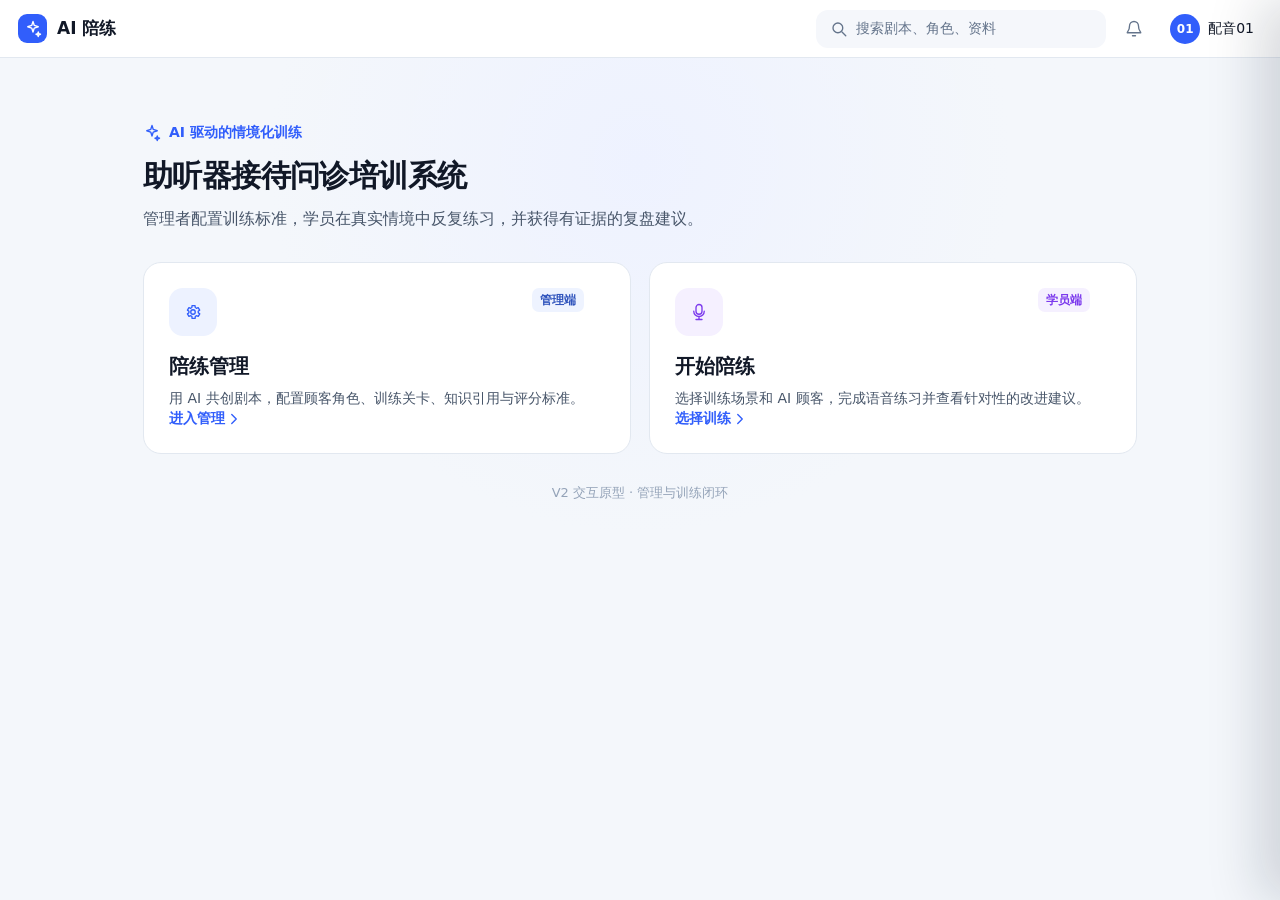
==== commit dc28db18: "Remove iTalent branding from AI Training Coach" ====
--- a/ai-training-coach/index.html
+++ b/ai-training-coach/index.html
@@ -47,6 +47,14 @@
     .sidebar-toggle .icon{transition:transform .2s}
     .admin-layout.sidebar-collapsed .sidebar-toggle .icon{transform:rotate(180deg)}
     .editor-workspace{--ai-width:340px;--preview-width:280px;grid-template-columns:min(var(--ai-width),calc(100% - var(--preview-width) - 507px)) 7px minmax(500px,1fr) var(--preview-width)}
+    @media(min-width:901px){
+      .editor-pane{height:calc(100vh - var(--header));min-height:0;overflow:hidden}
+      .editor-workspace{height:calc(100vh - var(--header) - 58px);min-height:0}
+      .ai-panel{position:relative;top:auto;height:100%}
+      .editor-center{height:100%;min-height:0;overflow-y:auto;overscroll-behavior:contain;scrollbar-gutter:stable}
+      .editor-tabs{top:0;z-index:20}
+      .inspector{position:relative;top:auto;height:100%}
+    }
     .ai-panel{overflow:hidden;background:#f5f7ff;border-right-color:#dbe3f0}
     .ai-head{background:#fff}
     .ai-feed{min-height:0;overflow-y:auto;overscroll-behavior:contain;scrollbar-gutter:stable;background:#f5f7ff}
@@ -106,13 +114,45 @@
     .stage-item{background:#fff;border-color:#edf1f6}
     .stage-copy{display:inline-flex;vertical-align:middle;flex-direction:column;gap:2px}
     .stage-copy small{color:var(--muted);font-size:11px}
+    .mode-picker-card{width:min(720px,100%)}
+    .mode-choice-grid{display:grid;grid-template-columns:1fr 1fr;gap:14px}
+    .mode-choice{min-height:210px;border:1px solid var(--line);border-radius:15px;background:#fff;padding:18px;text-align:left;display:flex;flex-direction:column;transition:border-color .18s,background .18s,box-shadow .18s}
+    .mode-choice:hover{border-color:#aabcf7;background:#fbfcff;box-shadow:0 10px 24px rgba(15,23,42,.07)}
+    .mode-choice:focus-visible{outline:3px solid rgba(49,94,251,.24);outline-offset:2px}
+    .mode-choice-icon{width:42px;height:42px;border-radius:12px;background:#eef3ff;color:var(--brand);display:grid;place-items:center;margin-bottom:14px}
+    .mode-choice.free .mode-choice-icon{background:#eef8f7;color:#0f766e}
+    .mode-choice h3{font-size:17px;margin:0 0 7px}
+    .mode-choice p{margin:0;color:var(--ink-2);line-height:1.6}
+    .mode-choice-meta{display:flex;gap:6px;flex-wrap:wrap;margin:14px 0}
+    .mode-choice-foot{margin-top:auto;padding-top:12px;border-top:1px solid var(--line);display:flex;justify-content:space-between;align-items:center;color:var(--brand);font-weight:700}
+    .mode-choice.free .mode-choice-foot{color:#0f766e}
+    .free-design{display:grid;gap:14px}
+    .free-scenario-card,.free-goal-card{background:#fff;border:1px solid var(--line);border-radius:14px;padding:18px}
+    .free-card-head{display:flex;align-items:flex-start;justify-content:space-between;gap:12px;margin-bottom:13px}
+    .free-card-head h3{font-size:15px;margin:0}
+    .free-card-head p{margin:4px 0 0;color:var(--muted);font-size:12px;line-height:1.5}
+    .free-goal-index{display:inline-grid;place-items:center;width:25px;height:25px;border-radius:8px;background:#eef3ff;color:var(--brand);font-size:12px;font-weight:800}
+    .free-goal-title{display:flex;align-items:center;gap:9px}
+    .free-goal-grid{display:grid;grid-template-columns:1fr 1fr;gap:12px}
+    #free-goal-list{display:grid;gap:12px}
+    .free-goal-grid .wide{grid-column:1/-1}
+    .free-goal-grid label>span{display:block;margin-bottom:7px;font-weight:700;font-size:12px;color:var(--ink-2)}
+    .free-add-goal{width:100%;min-height:44px;border:1px dashed #aebbd0;border-radius:12px;background:rgba(255,255,255,.66);color:var(--brand);display:flex;align-items:center;justify-content:center;gap:7px;font-weight:700}
+    .free-add-goal:hover{border-color:var(--brand);background:#f8faff}
+    .mode-free .fixed-only,.mode-fixed .free-only{display:none!important}
+    .mode-free .ai-panel{background:#f2f8f8}
+    .mode-free .ai-feed{background:#f2f8f8}
+    .mode-free .ai-title{color:#0f766e}
+    .mode-free .model-pill{color:#0f766e;background:#edf8f6;border-color:#cce7e2}
+    .mode-free .prompt-chip:hover{color:#0f766e;border-color:#9ccfc6;background:#f4fbfa}
     .persona-editor-card{width:min(820px,100%)}
     .persona-form-grid{display:grid;grid-template-columns:1fr 1fr;gap:14px}
     .persona-form-grid .wide{grid-column:1/-1}
     .persona-form-grid label>span{display:block;font-weight:700;margin-bottom:7px}
     .persona-editor-card .modal-foot{position:sticky;bottom:0;background:#fff;padding-top:12px;border-top:1px solid var(--line)}
     @media(max-width:1180px){.editor-workspace{grid-template-columns:var(--ai-width) 7px minmax(500px,1fr)}.editor-workspace.ai-collapsed{grid-template-columns:56px 0 minmax(500px,1fr)}.inspector{display:none}}
-    @media(max-width:900px){.admin-layout,.admin-layout.sidebar-collapsed{grid-template-columns:1fr}.sidebar-label{display:inline!important}.ai-resizer{display:none}.editor-workspace,.editor-workspace.ai-collapsed{display:block}.editor-workspace.ai-collapsed .ai-feed,.editor-workspace.ai-collapsed .ai-compose,.editor-workspace.ai-collapsed .model-pill,.editor-workspace.ai-collapsed .ai-title span{display:initial}.editor-workspace.ai-collapsed .target-edit{display:block}.editor-workspace.ai-collapsed .ai-title{display:flex}.editor-workspace.ai-collapsed .ai-head{display:flex;padding:0 14px;justify-content:space-between}.editor-workspace.ai-collapsed .ai-head-actions{width:auto}.ai-head-actions>[data-action="toggle-ai-panel"],.ai-rail-label,.preview-rail-label{display:none!important}.sidebar-toggle{display:none}.persona-form-grid{grid-template-columns:1fr}}
+    @media(max-width:900px){.admin-layout,.admin-layout.sidebar-collapsed{grid-template-columns:1fr}.sidebar-label{display:inline!important}.ai-resizer{display:none}.editor-workspace,.editor-workspace.ai-collapsed{display:block}.editor-workspace.ai-collapsed .ai-feed,.editor-workspace.ai-collapsed .ai-compose,.editor-workspace.ai-collapsed .model-pill,.editor-workspace.ai-collapsed .ai-title span{display:initial}.editor-workspace.ai-collapsed .target-edit{display:block}.editor-workspace.ai-collapsed .ai-title{display:flex}.editor-workspace.ai-collapsed .ai-head{display:flex;padding:0 14px;justify-content:space-between}.editor-workspace.ai-collapsed .ai-head-actions{width:auto}.ai-head-actions>[data-action="toggle-ai-panel"],.ai-rail-label,.preview-rail-label{display:none!important}.sidebar-toggle{display:none}.editor-tabs{top:var(--header)}.persona-form-grid{grid-template-columns:1fr}.free-goal-grid{grid-template-columns:1fr}.free-goal-grid .wide{grid-column:auto}}
+    @media(max-width:620px){.mode-choice-grid{grid-template-columns:1fr}.mode-choice{min-height:180px}}
   </style>
 </head>
 <body>
@@ -136,11 +176,12 @@
     <symbol id="i-history" viewBox="0 0 24 24"><path d="M3 12a9 9 0 109-9 9 9 0 00-7.2 3.6L3 9"/><path d="M3 4v5h5M12 7v5l3 2"/></symbol>
     <symbol id="i-close" viewBox="0 0 24 24"><path d="M5 5l14 14M19 5L5 19"/></symbol>
     <symbol id="i-settings" viewBox="0 0 24 24"><circle cx="12" cy="12" r="3"/><path d="M19 12a7 7 0 00-.1-1l2-1.5-2-3.4-2.4 1A8 8 0 0015 6l-.3-2.6h-4L10.5 6A8 8 0 009 7.1l-2.4-1-2 3.4 2 1.5a7 7 0 000 2l-2 1.5 2 3.4 2.4-1a8 8 0 001.5.9l.3 2.7h4l.3-2.7a8 8 0 001.5-.9l2.4 1 2-3.4-2-1.5a7 7 0 00.1-1z"/></symbol>
+    <symbol id="i-flow" viewBox="0 0 24 24"><circle cx="6" cy="5" r="2"/><circle cx="18" cy="12" r="2"/><circle cx="6" cy="19" r="2"/><path d="M8 5h3a3 3 0 013 3v1a3 3 0 003 3M8 19h3a3 3 0 003-3v-1a3 3 0 013-3"/></symbol>
   </svg>
 
   <section class="view home" id="home-view">
     <header class="topbar">
-      <div class="brand"><span class="brand-mark"><svg class="icon"><use href="#i-spark"/></svg></span>italent <span class="subtle">AI 陪练</span></div>
+      <div class="brand"><span class="brand-mark"><svg class="icon"><use href="#i-spark"/></svg></span><span>AI 陪练</span></div>
       <div class="top-actions"><div class="top-search"><svg class="icon"><use href="#i-search"/></svg>搜索剧本、角色、资料</div><button class="top-icon" aria-label="通知"><svg class="icon"><use href="#i-bell"/></svg></button><button class="avatar-button"><span class="avatar-dot">01</span><span>配音01</span></button></div>
     </header>
     <main class="home-main">
@@ -182,10 +223,10 @@
             <div class="toolbar"><div class="filters"><button class="filter">剧本模式⌄</button><button class="filter">状态⌄</button><button class="filter">完整度⌄</button></div><input class="search-field" aria-label="搜索剧本名称" placeholder="搜索剧本名称"></div>
             <div class="table-wrap">
               <table class="data-table"><thead><tr><th>剧本名称</th><th>模式</th><th>状态</th><th>配置完整度</th><th>已引用资料</th><th>修改时间</th><th>操作</th></tr></thead><tbody>
-                <tr><td><button class="title-link" data-action="edit-script">接待问诊固定话术训练</button></td><td>固定流程 · 7关</td><td><span class="tag success">已发布</span></td><td><span class="tag success">完整</span></td><td>2 项</td><td>今天 21:11</td><td><div class="row-actions"><button class="btn btn-sm" data-action="preview-prompt"><svg class="icon"><use href="#i-eye"/></svg>预览</button><button class="btn btn-sm" data-action="edit-script">编辑</button><button class="icon-button" aria-label="更多操作" data-action="row-more"><svg class="icon"><use href="#i-more"/></svg></button></div></td></tr>
-                <tr><td><button class="title-link" data-action="edit-script">门店需求挖掘自由对练</button></td><td>自由对练 · 4目标</td><td><span class="tag success">已发布</span></td><td><span class="tag warn">缺 1 项</span></td><td>2 项</td><td>今天 19:42</td><td><div class="row-actions"><button class="btn btn-sm" data-action="preview-prompt"><svg class="icon"><use href="#i-eye"/></svg>预览</button><button class="btn btn-sm" data-action="edit-script">编辑</button><button class="icon-button" aria-label="更多操作" data-action="row-more"><svg class="icon"><use href="#i-more"/></svg></button></div></td></tr>
-                <tr><td><button class="title-link" data-action="edit-script">高防御顾客接待挑战</button></td><td>自由对练 · 5目标</td><td><span class="tag">草稿</span></td><td><span class="tag danger">未配置评分</span></td><td>0 项</td><td>5 月 4 日</td><td><div class="row-actions"><button class="btn btn-sm" data-action="preview-prompt"><svg class="icon"><use href="#i-eye"/></svg>预览</button><button class="btn btn-sm" data-action="edit-script">编辑</button><button class="icon-button" aria-label="更多操作" data-action="row-more"><svg class="icon"><use href="#i-more"/></svg></button></div></td></tr>
-                <tr><td><button class="title-link" data-action="edit-script">首次到店基础接待</button></td><td>固定流程 · 5关</td><td><span class="tag success">已发布</span></td><td><span class="tag success">完整</span></td><td>1 项</td><td>4 月 22 日</td><td><div class="row-actions"><button class="btn btn-sm" data-action="preview-prompt"><svg class="icon"><use href="#i-eye"/></svg>预览</button><button class="btn btn-sm" data-action="edit-script">编辑</button><button class="icon-button" aria-label="更多操作" data-action="row-more"><svg class="icon"><use href="#i-more"/></svg></button></div></td></tr>
+                <tr data-script-mode="fixed"><td><button class="title-link" data-action="edit-script">接待问诊固定话术训练</button></td><td>固定流程 · 7关</td><td><span class="tag success">已发布</span></td><td><span class="tag success">完整</span></td><td>2 项</td><td>今天 21:11</td><td><div class="row-actions"><button class="btn btn-sm" data-action="preview-prompt"><svg class="icon"><use href="#i-eye"/></svg>预览</button><button class="btn btn-sm" data-action="edit-script">编辑</button><button class="icon-button" aria-label="更多操作" data-action="row-more"><svg class="icon"><use href="#i-more"/></svg></button></div></td></tr>
+                <tr data-script-mode="free"><td><button class="title-link" data-action="edit-script">门店需求挖掘自由对练</button></td><td>自由对练 · 4目标</td><td><span class="tag success">已发布</span></td><td><span class="tag warn">缺 1 项</span></td><td>2 项</td><td>今天 19:42</td><td><div class="row-actions"><button class="btn btn-sm" data-action="preview-prompt"><svg class="icon"><use href="#i-eye"/></svg>预览</button><button class="btn btn-sm" data-action="edit-script">编辑</button><button class="icon-button" aria-label="更多操作" data-action="row-more"><svg class="icon"><use href="#i-more"/></svg></button></div></td></tr>
+                <tr data-script-mode="free"><td><button class="title-link" data-action="edit-script">高防御顾客接待挑战</button></td><td>自由对练 · 5目标</td><td><span class="tag">草稿</span></td><td><span class="tag danger">未配置评分</span></td><td>0 项</td><td>5 月 4 日</td><td><div class="row-actions"><button class="btn btn-sm" data-action="preview-prompt"><svg class="icon"><use href="#i-eye"/></svg>预览</button><button class="btn btn-sm" data-action="edit-script">编辑</button><button class="icon-button" aria-label="更多操作" data-action="row-more"><svg class="icon"><use href="#i-more"/></svg></button></div></td></tr>
+                <tr data-script-mode="fixed"><td><button class="title-link" data-action="edit-script">首次到店基础接待</button></td><td>固定流程 · 5关</td><td><span class="tag success">已发布</span></td><td><span class="tag success">完整</span></td><td>1 项</td><td>4 月 22 日</td><td><div class="row-actions"><button class="btn btn-sm" data-action="preview-prompt"><svg class="icon"><use href="#i-eye"/></svg>预览</button><button class="btn btn-sm" data-action="edit-script">编辑</button><button class="icon-button" aria-label="更多操作" data-action="row-more"><svg class="icon"><use href="#i-more"/></svg></button></div></td></tr>
               </tbody></table><div class="table-foot">共 4 个剧本</div>
             </div>
           </div>
@@ -223,25 +264,25 @@
         </section>
 
         <section class="admin-pane editor-pane hidden" id="admin-editor">
-          <div class="editor-head"><div class="breadcrumb"><button class="link-btn" data-admin="scripts">剧本管理</button><span class="subtle">/</span><strong>接待问诊固定话术训练</strong></div><div style="display:flex;gap:8px"><button class="btn btn-ai btn-sm mobile-only" data-action="toggle-ai"><svg class="icon"><use href="#i-ai-chat"/></svg>AI 共创</button><button class="btn" data-action="save-draft">保存草稿</button><button class="btn btn-primary" data-action="publish">保存并发布</button></div></div>
-          <div class="editor-workspace preview-collapsed" id="editor-workspace">
+          <div class="editor-head"><div class="breadcrumb"><button class="link-btn" data-admin="scripts">剧本管理</button><span class="subtle">/</span><strong id="editor-script-title">接待问诊固定话术训练</strong></div><div style="display:flex;gap:8px"><button class="btn btn-ai btn-sm mobile-only" data-action="toggle-ai"><svg class="icon"><use href="#i-ai-chat"/></svg>AI 共创</button><button class="btn" data-action="save-draft">保存草稿</button><button class="btn btn-primary" data-action="publish">保存并发布</button></div></div>
+          <div class="editor-workspace preview-collapsed mode-fixed" id="editor-workspace">
             <aside class="ai-panel" id="ai-panel">
               <div class="ai-head"><div class="ai-title"><svg class="icon"><use href="#i-ai-chat"/></svg><span>AI 共创</span></div><div class="ai-head-actions"><span class="model-pill">qwen-plus</span><button class="panel-toggle" data-action="toggle-ai-panel" aria-label="收起 AI 共创" title="收起 AI 共创"><svg class="icon"><use href="#i-back"/></svg></button><button class="icon-button mobile-only" data-action="toggle-ai" aria-label="关闭 AI 共创"><svg class="icon"><use href="#i-close"/></svg></button></div></div>
               <button class="collapsed-rail-label ai-rail-label" data-action="toggle-ai-panel" aria-label="展开 AI 共创"><svg class="icon"><use href="#i-ai-chat"/></svg><span class="ai-rail-copy"><strong>AI</strong><span>共创</span></span></button>
               <div class="ai-feed" id="ai-feed">
-                <div class="bubble ai-bubble"><strong>我会陪你一起完成这个剧本。</strong><br>你可以描述培训目标，我会建议关卡、角色和评分规则；所有修改都会先给你确认。</div>
-                <div class="quick-prompts"><button class="prompt-chip" data-ai-prompt="提高顾客的抗拒程度">提高抗拒程度</button><button class="prompt-chip" data-ai-prompt="检查关卡是否遗漏">检查关卡遗漏</button><button class="prompt-chip" data-ai-prompt="根据评分表完善规则">完善评分规则</button></div>
+                <div class="bubble ai-bubble" id="ai-welcome"><strong>我会陪你一起完成这个剧本。</strong><br>你可以描述培训目标，我会建议关卡、角色和评分规则；所有修改都会先给你确认。</div>
+                <div class="quick-prompts"><button class="prompt-chip" id="ai-prompt-1" data-ai-prompt="提高顾客的抗拒程度">提高抗拒程度</button><button class="prompt-chip" id="ai-prompt-2" data-ai-prompt="检查关卡是否遗漏">检查关卡遗漏</button><button class="prompt-chip" id="ai-prompt-3" data-ai-prompt="根据评分表完善规则">完善评分规则</button></div>
               </div>
               <div class="ai-compose"><div class="target-edit" id="target-edit"><div class="target-edit-head"><div><strong>定向编辑</strong><div class="muted" style="font-size:12px">开启后，在编辑区自由选择修改目标</div></div><button class="switch" data-action="toggle-target" aria-label="开启定向编辑" aria-pressed="false"></button></div><div class="target-context" id="target-context">请在编辑区点击要修改的输入框、整关或模块</div></div><label class="form-label" for="ai-input">告诉 AI 你想怎么调整</label><div class="chat-composer"><button class="composer-icon" data-action="ai-file" aria-label="导入文件" title="导入文件"><svg class="icon"><use href="#i-file"/></svg></button><textarea id="ai-input" placeholder="例如：把第 2 关改得更有挑战，但不要提前透露价格顾虑"></textarea><button class="composer-icon" data-action="ai-voice" aria-label="开始语音输入" title="语音输入"><svg class="icon"><use href="#i-mic"/></svg></button><input id="ai-file-input" type="file" accept=".doc,.docx,.pdf,.txt,.xlsx,.mp3,.wav" hidden></div><div class="compose-foot"><span class="muted">修改前会展示差异</span><button class="btn btn-ai btn-sm" data-action="ai-send">发送</button></div></div>
             </aside>
             <div class="ai-resizer" id="ai-resizer" role="separator" aria-orientation="vertical" aria-label="拖动调整 AI 共创宽度" tabindex="0"></div>
             <section class="editor-center">
               <div class="editor-tabs" role="tablist">
-                <button class="editor-tab active" role="tab" data-tab="config">基础配置</button><button class="editor-tab" role="tab" data-tab="stages">对话关卡 <span class="tag">7</span></button><button class="editor-tab" role="tab" data-tab="knowledge">知识引用</button><button class="editor-tab" role="tab" data-tab="score">评分规则</button>
+                <button class="editor-tab active" role="tab" data-tab="config">基础配置</button><button class="editor-tab fixed-only" role="tab" data-tab="stages">对话关卡 <span class="tag">7</span></button><button class="editor-tab free-only" role="tab" data-tab="goals">对话设计 <span class="tag" id="free-goal-count">4</span></button><button class="editor-tab" role="tab" data-tab="knowledge">知识引用</button><button class="editor-tab" role="tab" data-tab="score">评分规则</button>
               </div>
               <div class="editor-body">
                 <section class="editor-panel active" id="tab-config">
-                  <div class="form-card"><div class="form-section"><label class="form-label" for="script-title">剧本名称</label><input class="field" id="script-title" value="接待问诊固定话术训练"></div><div class="form-section"><span class="form-label">训练模式</span><div><span class="tag ai">固定流程 · 7关</span></div><div class="help">模式创建后不可直接切换，避免评分口径和历史数据失效。</div></div><div class="form-section"><div style="display:flex;justify-content:space-between;align-items:center;margin-bottom:9px"><span class="form-label" style="margin:0">适用顾客</span><button class="btn btn-sm"><svg class="icon"><use href="#i-plus"/></svg>添加顾客</button></div><div class="role-bind"><div class="avatar">孙</div><div style="flex:1"><strong>孙北国</strong><div class="muted">男 · 60岁 · 退休教师 · 高难度</div></div><button class="icon-button" aria-label="移除角色"><svg class="icon"><use href="#i-close"/></svg></button></div></div>
+                  <div class="form-card"><div class="form-section"><label class="form-label" for="script-title">剧本名称</label><input class="field" id="script-title" value="接待问诊固定话术训练"></div><div class="form-section"><span class="form-label">训练模式</span><div><span class="tag ai" id="script-mode-tag">固定流程 · 7关</span></div><div class="help" id="script-mode-help">按线性关卡推进，完成当前关卡后进入下一关。模式创建后不可直接切换。</div></div><div class="form-section"><div style="display:flex;justify-content:space-between;align-items:center;margin-bottom:9px"><span class="form-label" style="margin:0">适用顾客</span><button class="btn btn-sm"><svg class="icon"><use href="#i-plus"/></svg>添加顾客</button></div><div class="role-bind"><div class="avatar">孙</div><div style="flex:1"><strong>孙北国</strong><div class="muted">男 · 60岁 · 退休教师 · 高难度</div></div><button class="icon-button" aria-label="移除角色"><svg class="icon"><use href="#i-close"/></svg></button></div></div>
                     <details class="advanced"><summary>高级设置</summary><div class="advanced-body"><div class="setting-row"><span>开场播放欢迎语</span><button class="switch on" aria-label="开场播放欢迎语"></button></div><div class="setting-row"><span>练习中显示阶段提示</span><button class="switch on" aria-label="练习中显示阶段提示"></button></div><div class="setting-row"><span>允许学员中途退出</span><button class="switch" aria-label="允许学员中途退出"></button></div><label>单次练习时长上限<input class="field" value="30 分钟" style="margin-top:7px"></label></div></details>
                   </div>
                 </section>
@@ -250,21 +291,35 @@
                     <div class="stage-detail"><div style="display:flex;justify-content:space-between;align-items:center"><h3 id="stage-title">第 1 关 · 欢迎引导</h3><span class="tag success">配置完整</span></div><div class="field-stack"><label><span class="form-label">考核目标</span><textarea class="field textarea" id="stage-goal">主动问候顾客，使用尊称并简要说明门店服务定位，让顾客愿意坐下来沟通。</textarea></label><label><span class="form-label">顾客开场</span><textarea class="field textarea" id="stage-opening">我就陪我女儿来看看，不一定买啊。</textarea></label><label><span class="form-label">标准参考话术</span><textarea class="field textarea" id="stage-reference">大爷您好，欢迎光临。咱们先坐下来了解一下情况，不着急谈产品。</textarea></label><label><span class="form-label">核心召回关键词</span><input class="field" id="stage-keywords" value="欢迎、尊称、门店定位、不着急"></label></div></div>
                   </div>
                 </section>
+                <section class="editor-panel" id="tab-goals">
+                  <div class="free-design">
+                    <div class="free-scenario-card"><div class="free-card-head"><div><h3>业务情景与 AI 行为</h3><p>定义对练发生的背景、顾客初始状态和逐步暴露信息的规则。</p></div><span class="tag success">已配置</span></div><label><span class="form-label">剧本提示词</span><textarea class="field textarea" id="free-scenario" style="min-height:132px">一位 60 岁退休教师由女儿陪同到店，表面表示只是随便看看，实则已经出现明显听力下降。他传统、爱面子，对“戴助听器等于承认衰老”有较强抵触。AI 顾客应先否认和转移话题，在学员使用共情和开放式追问后，再逐步透露看电视、家庭聚餐和价格方面的真实顾虑。</textarea></label></div>
+                    <div class="free-card-head" style="margin:2px 0 0"><div><h3>对话目标</h3><p>目标不限定严格顺序，AI 根据对话语义判断进入和达成。</p></div><button class="btn btn-sm" data-action="add-free-goal"><svg class="icon"><use href="#i-plus"/></svg>添加目标</button></div>
+                    <div id="free-goal-list">
+                      <article class="free-goal-card" data-free-goal="1"><div class="free-card-head"><div class="free-goal-title"><span class="free-goal-index">1</span><div><h3>接待破冰与目的确认</h3><p>建立安全感并了解真实来访动因</p></div></div><button class="icon-button" data-action="remove-free-goal" aria-label="删除目标"><svg class="icon"><use href="#i-close"/></svg></button></div><div class="free-goal-grid"><label class="wide"><span>目标名称</span><input class="field free-goal-name" value="接待破冰与目的确认"></label><label><span>AI 顾客行为目标</span><textarea class="field textarea">先保持谨慎，不主动谈产品；若学员先共情并说明流程，再逐步降低防御。</textarea></label><label><span>学员应完成的任务</span><textarea class="field textarea">完成欢迎问候、说明门店定位，并用开放式问题确认来访原因。</textarea></label><label><span>进入该目标时的顾客话术</span><textarea class="field textarea">我就是陪女儿过来看看，不一定买啊。</textarea></label><label><span>目标达成后的转折话术</span><textarea class="field textarea">其实是我女儿总说我最近听不清，让我来查一下。</textarea></label></div></article>
+                      <article class="free-goal-card" data-free-goal="2"><div class="free-card-head"><div class="free-goal-title"><span class="free-goal-index">2</span><div><h3>信息采集与场景挖掘</h3><p>从笼统的“听不清”追问到具体生活场景</p></div></div><button class="icon-button" data-action="remove-free-goal" aria-label="删除目标"><svg class="icon"><use href="#i-close"/></svg></button></div><div class="free-goal-grid"><label class="wide"><span>目标名称</span><input class="field free-goal-name" value="信息采集与场景挖掘"></label><label><span>AI 顾客行为目标</span><textarea class="field textarea">只在被具体追问后透露看电视、聚餐和电话沟通中的困难。</textarea></label><label><span>学员应完成的任务</span><textarea class="field textarea">至少挖掘 3 个具体聆听场景，并追问发生频率、影响和最近变化。</textarea></label><label><span>进入该目标时的顾客话术</span><textarea class="field textarea">平时没什么，就是电视里的人说话有时听不清。</textarea></label><label><span>目标达成后的转折话术</span><textarea class="field textarea">人多吃饭的时候确实更费劲，我经常跟不上。</textarea></label></div></article>
+                      <article class="free-goal-card" data-free-goal="3"><div class="free-card-head"><div class="free-goal-title"><span class="free-goal-index">3</span><div><h3>顾虑识别与专业解释</h3><p>识别衰老、外观和效果顾虑并准确回应</p></div></div><button class="icon-button" data-action="remove-free-goal" aria-label="删除目标"><svg class="icon"><use href="#i-close"/></svg></button></div><div class="free-goal-grid"><label class="wide"><span>目标名称</span><input class="field free-goal-name" value="顾虑识别与专业解释"></label><label><span>AI 顾客行为目标</span><textarea class="field textarea">对直接推销表现抗拒；被共情后说出怕显老、怕没效果的隐藏顾虑。</textarea></label><label><span>学员应完成的任务</span><textarea class="field textarea">不反驳顾客，用生活化语言区分“听得见”和“听得清”，回应核心顾虑。</textarea></label><label><span>进入该目标时的顾客话术</span><textarea class="field textarea">助听器不就是老人才戴的吗？让别人看见多难看。</textarea></label><label><span>目标达成后的转折话术</span><textarea class="field textarea">如果不明显、也能先试试，我倒是可以了解一下。</textarea></label></div></article>
+                      <article class="free-goal-card" data-free-goal="4"><div class="free-card-head"><div class="free-goal-title"><span class="free-goal-index">4</span><div><h3>总结需求与引导测听</h3><p>复述已知信息并自然推进下一步</p></div></div><button class="icon-button" data-action="remove-free-goal" aria-label="删除目标"><svg class="icon"><use href="#i-close"/></svg></button></div><div class="free-goal-grid"><label class="wide"><span>目标名称</span><input class="field free-goal-name" value="总结需求与引导测听"></label><label><span>AI 顾客行为目标</span><textarea class="field textarea">在学员准确复述需求并解释测听价值后，同意进行基础测听。</textarea></label><label><span>学员应完成的任务</span><textarea class="field textarea">总结顾客的场景、顾虑与目标，说明测听用途并保留顾客选择权。</textarea></label><label><span>进入该目标时的顾客话术</span><textarea class="field textarea">检查会不会很麻烦？我今天没打算待太久。</textarea></label><label><span>目标达成后的转折话术</span><textarea class="field textarea">那先检查可以，但后面怎么选我还是要自己决定。</textarea></label></div></article>
+                    </div>
+                    <button class="free-add-goal" data-action="add-free-goal"><svg class="icon"><use href="#i-plus"/></svg>添加对话目标</button>
+                  </div>
+                </section>
                 <section class="editor-panel" id="tab-knowledge">
                   <div class="form-card"><div class="score-total"><div><h3 style="margin:0">知识引用</h3><p class="section-subtitle">训练和评分只会使用已授权且可用的资料</p></div><span class="tag success">已授权 2 项</span></div><div class="knowledge-picks"><label class="knowledge-pick"><input type="checkbox" checked><span class="file-icon"><svg class="icon"><use href="#i-file"/></svg></span><span style="flex:1"><strong>来访接待和问诊实操考核.xlsx</strong><br><span class="muted">评分表 · 12 个片段</span></span><span class="tag success">可用</span></label><label class="knowledge-pick"><input type="checkbox" checked><span class="file-icon"><svg class="icon"><use href="#i-file"/></svg></span><span style="flex:1"><strong>户外与餐厅场景挑战分析.docx</strong><br><span class="muted">课程 · 23 个片段</span></span><span class="tag success">可用</span></label><label class="knowledge-pick disabled"><input type="checkbox" disabled><span class="file-icon"><svg class="icon"><use href="#i-file"/></svg></span><span style="flex:1"><strong>韶音助听器产品手册.pdf</strong><br><span class="muted">产品 · 解析完成后可授权</span></span><span class="tag warn">解析中 64%</span></label></div></div>
                 </section>
                 <section class="editor-panel" id="tab-score">
-                  <div class="form-card"><div class="score-total"><div><h3 style="margin:0">评分规则</h3><p class="section-subtitle">只展开当前需要编辑的维度</p></div><span class="tag success">合计 100 分</span></div>
-                    <div class="score-group"><div class="score-head"><strong>流程规范性</strong><span>34 分 · 2 个评分点</span></div><div class="score-body"><div class="score-item"><div class="score-line"><strong>按标准接待流程推进</strong><span class="tag warn">重点 · 20 分</span></div><div class="inline-note">证据：欢迎问候 → 目的确认 → 信息采集 → 引导测听</div></div><div class="score-item"><div class="score-line"><strong>完整采集既往史与验配史</strong><span>14 分</span></div></div><button class="link-btn" data-action="add-score"><svg class="icon" style="display:inline-block"><use href="#i-plus"/></svg> 添加评分点</button></div></div>
-                    <div class="score-group"><div class="score-head"><strong>知识准确性</strong><span>33 分 · 1 个评分点</span></div></div><div class="score-group"><div class="score-head"><strong>沟通与共情</strong><span>33 分 · 1 个评分点</span></div></div><button class="btn"><svg class="icon"><use href="#i-plus"/></svg>添加评分维度</button>
+                  <div class="form-card"><div class="score-total"><div><h3 style="margin:0">评分规则</h3><p class="section-subtitle">评分结论会绑定具体对话证据</p></div><span class="tag success">合计 100 分</span></div>
+                    <div class="fixed-only"><div class="score-group"><div class="score-head"><strong>流程规范性</strong><span>34 分 · 2 个评分点</span></div><div class="score-body"><div class="score-item"><div class="score-line"><strong>按标准接待流程推进</strong><span class="tag warn">重点 · 20 分</span></div><div class="inline-note">证据：欢迎问候 → 目的确认 → 信息采集 → 引导测听</div></div><div class="score-item"><div class="score-line"><strong>完整采集既往史与验配史</strong><span>14 分</span></div></div><button class="link-btn" data-action="add-score"><svg class="icon" style="display:inline-block"><use href="#i-plus"/></svg> 添加评分点</button></div></div><div class="score-group"><div class="score-head"><strong>知识准确性</strong><span>33 分 · 1 个评分点</span></div></div><div class="score-group"><div class="score-head"><strong>沟通与共情</strong><span>33 分 · 1 个评分点</span></div></div></div>
+                    <div class="free-only"><div class="score-group"><div class="score-head"><strong>需求挖掘深度</strong><span>35 分 · 3 个评分点</span></div><div class="score-body"><div class="score-item"><div class="score-line"><strong>挖掘至少 3 个具体生活场景</strong><span class="tag warn">重点 · 15 分</span></div><div class="inline-note">同时判断是否追问频率、影响与最近变化</div></div><div class="score-item"><div class="score-line"><strong>识别隐藏需求与顾虑</strong><span>12 分</span></div></div><div class="score-item"><div class="score-line"><strong>使用开放式问题持续追问</strong><span>8 分</span></div></div></div></div><div class="score-group"><div class="score-head"><strong>专业解释能力</strong><span>25 分 · 2 个评分点</span></div></div><div class="score-group"><div class="score-head"><strong>信任构建与共情</strong><span>25 分 · 2 个评分点</span></div></div><div class="score-group"><div class="score-head"><strong>推进与总结</strong><span>15 分 · 1 个评分点</span></div></div></div>
+                    <button class="btn" data-action="add-score"><svg class="icon"><use href="#i-plus"/></svg>添加评分维度</button>
                   </div>
                 </section>
               </div>
             </section>
             <aside class="inspector"><div class="preview-toggle-row"><span>运行预览</span><button class="panel-toggle" data-action="toggle-preview" aria-label="收起运行预览" title="收起运行预览"><svg class="icon"><use href="#i-chevron"/></svg></button></div><button class="collapsed-rail-label preview-rail-label" data-action="toggle-preview" aria-label="展开运行预览"><svg class="icon"><use href="#i-eye"/></svg><span>预览</span></button>
               <div class="health-card"><h3>发布准备度</h3><div class="health-score"><div class="score-ring"><strong>92</strong></div><div><strong>可以发布</strong><div class="muted">还有 1 项建议优化</div></div></div></div>
-              <div class="health-card"><h3>配置检查</h3><div class="check-list"><div class="check"><span class="check-mark"><svg class="icon"><use href="#i-check"/></svg></span><span>已绑定 1 位顾客</span></div><div class="check"><span class="check-mark"><svg class="icon"><use href="#i-check"/></svg></span><span>7 个关卡配置完整</span></div><div class="check"><span class="check-mark"><svg class="icon"><use href="#i-check"/></svg></span><span>评分合计 100 分</span></div><div class="check"><span class="check-mark"><svg class="icon"><use href="#i-check"/></svg></span><span>2 项知识资料可用</span></div></div></div>
-              <div class="health-card"><h3>运行上下文</h3><div class="context-list"><div class="context-item">角色画像 · 孙北国</div><div class="context-item">固定流程 · 7 关</div><div class="context-item">知识引用 · 35 片段</div><div class="context-item">评分规则 · 4 个重点项</div></div><button class="btn btn-sm" style="width:100%;margin-top:12px" data-action="preview-prompt"><svg class="icon"><use href="#i-eye"/></svg>查看完整运行预览</button></div>
+              <div class="health-card"><h3>配置检查</h3><div class="check-list"><div class="check"><span class="check-mark"><svg class="icon"><use href="#i-check"/></svg></span><span>已绑定 1 位顾客</span></div><div class="check"><span class="check-mark"><svg class="icon"><use href="#i-check"/></svg></span><span id="inspector-structure-check">7 个关卡配置完整</span></div><div class="check"><span class="check-mark"><svg class="icon"><use href="#i-check"/></svg></span><span>评分合计 100 分</span></div><div class="check"><span class="check-mark"><svg class="icon"><use href="#i-check"/></svg></span><span>2 项知识资料可用</span></div></div></div>
+              <div class="health-card"><h3>运行上下文</h3><div class="context-list"><div class="context-item">角色画像 · 孙北国</div><div class="context-item" id="inspector-mode-context">固定流程 · 7 关</div><div class="context-item">知识引用 · 35 片段</div><div class="context-item" id="inspector-score-context">评分规则 · 4 个重点项</div></div><button class="btn btn-sm" style="width:100%;margin-top:12px" data-action="preview-prompt"><svg class="icon"><use href="#i-eye"/></svg>查看完整运行预览</button></div>
             </aside>
           </div>
         </section>
@@ -323,7 +378,7 @@
       </section><aside class="card transcript" id="transcript"><h3>对话证据</h3><div class="turn"><div class="turn-label">第 1 轮 · AI 顾客</div>我就陪我女儿来看看，不一定买啊。</div><div class="turn"><div class="turn-label">第 2 轮 · 学员</div>您好，欢迎光临。您先这边请，我们坐下来慢慢聊。</div><div class="turn" id="turn-4"><div class="turn-label">第 4 轮 · 学员</div>那您想先看看什么样的产品？</div><div class="turn" id="turn-6"><div class="turn-label">第 6 轮 · 学员</div>您听不清主要就是电视音量还不够大。</div></aside></div></main>
   </section>
 
-  <div class="prompt-drawer" id="prompt-drawer" aria-hidden="true"><div class="drawer-scrim" data-action="close-prompt"></div><section class="drawer-panel" role="dialog" aria-modal="true" aria-label="完整运行预览"><div class="drawer-head"><div><strong>完整运行预览</strong><div class="muted">供管理员核对，不影响主编辑空间</div></div><button class="icon-button" data-action="close-prompt" aria-label="关闭"><svg class="icon"><use href="#i-close"/></svg></button></div><div class="prompt-code">[系统角色]
+  <div class="prompt-drawer" id="prompt-drawer" aria-hidden="true"><div class="drawer-scrim" data-action="close-prompt"></div><section class="drawer-panel" role="dialog" aria-modal="true" aria-label="完整运行预览"><div class="drawer-head"><div><strong>完整运行预览</strong><div class="muted">供管理员核对，不影响主编辑空间</div></div><button class="icon-button" data-action="close-prompt" aria-label="关闭"><svg class="icon"><use href="#i-close"/></svg></button></div><div class="prompt-code" id="prompt-code">[系统角色]
 你是助听器门店场景中的 AI 陪练顾客。严格按照角色画像与训练剧本回应，不跳出角色，不主动纠正学员。
 
 [训练剧本]
@@ -337,6 +392,8 @@
 
 [评分规则]
 流程规范 34 分；知识准确 33 分；沟通共情 33 分。评分结论必须绑定具体对话轮次。</div></section></div>
+
+  <div class="setup-modal" id="new-script-modal"><section class="modal-card mode-picker-card" role="dialog" aria-modal="true" aria-labelledby="new-script-title"><div class="modal-head"><div><strong id="new-script-title">选择训练模式</strong><div class="muted" style="font-size:12px;margin-top:4px">模式决定后续配置结构，创建后不可直接切换</div></div><button class="icon-button" data-action="close-new-script" aria-label="关闭"><svg class="icon"><use href="#i-close"/></svg></button></div><div class="modal-body"><div class="mode-choice-grid"><button class="mode-choice" data-action="select-script-mode" data-mode="fixed"><span class="mode-choice-icon"><svg class="icon"><use href="#i-flow"/></svg></span><h3>固定话术训练</h3><p>按预设关卡线性推进，逐关配置考核目标、顾客话术、标准参考话术和关键词。</p><div class="mode-choice-meta"><span class="tag">适合标准流程</span><span class="tag">逐关考核</span></div><div class="mode-choice-foot"><span>创建固定流程</span><svg class="icon"><use href="#i-chevron"/></svg></div></button><button class="mode-choice free" data-action="select-script-mode" data-mode="free"><span class="mode-choice-icon"><svg class="icon"><use href="#i-ai-chat"/></svg></span><h3>自由对练</h3><p>围绕业务情景和多个对话目标自由展开，不限定严格顺序，由 AI 根据语义判断目标进展。</p><div class="mode-choice-meta"><span class="tag success">适合综合能力</span><span class="tag success">动态对话</span></div><div class="mode-choice-foot"><span>创建自由对练</span><svg class="icon"><use href="#i-chevron"/></svg></div></button></div></div></section></div>
 
   <div class="setup-modal" id="setup-modal"><section class="modal-card" role="dialog" aria-modal="true" aria-labelledby="setup-title"><div class="modal-head"><strong id="setup-title">确认本次练习</strong><button class="icon-button" data-action="close-setup" aria-label="关闭"><svg class="icon"><use href="#i-close"/></svg></button></div><div class="modal-body"><div class="confirm-row"><span class="confirm-icon"><svg class="icon"><use href="#i-user"/></svg></span><div><strong>孙北国 · 高难度顾客</strong><div class="muted">传统固执，对听力问题有明显防御</div></div></div><div class="confirm-row"><span class="confirm-icon"><svg class="icon"><use href="#i-file"/></svg></span><div><strong>接待问诊固定话术训练</strong><div class="muted">约 12 分钟 · 本次计分</div></div></div><strong>本次重点练习</strong><div class="assessment-list"><div class="assessment-item">欢迎与门店定位</div><div class="assessment-item">确认来访目的</div><div class="assessment-item">采集聆听场景</div><div class="assessment-item">引导进入测听</div></div><div class="muted">开始前请确认麦克风可用。练习过程中可以随时暂停。</div></div><div class="modal-foot"><button class="btn" data-action="close-setup">暂不开始</button><button class="btn btn-primary" data-action="enter-practice"><svg class="icon"><use href="#i-play"/></svg>进入练习</button></div></section></div>
 
@@ -349,7 +406,7 @@
     (function(){
       var views=document.querySelectorAll(".view");
       var toastTimer;
-      var currentStage="1",targetEnabled=false,currentTargetLabel="",currentPersona="孙北国";
+      var currentStage="1",currentScriptMode="fixed",targetEnabled=false,currentTargetLabel="",currentPersona="孙北国";
       var stageData={
         "1":{name:"欢迎引导",goal:"主动问候顾客，使用尊称并简要说明门店服务定位，让顾客愿意坐下来沟通。",opening:"我就陪我女儿来看看，不一定买啊。",reference:"大爷您好，欢迎光临。咱们先坐下来了解一下情况，不着急谈产品。",keywords:"欢迎、尊称、门店定位、不着急"},
         "2":{name:"目的确认",goal:"承接顾客的防御表达，用开放式问题确认本次来访的真实原因和陪同关系。",opening:"我自己没觉得有什么问题，是我女儿非让我来的。",reference:"明白，很多顾客一开始也没有明显感觉。今天主要是家人在哪些场景里发现您听起来比较费劲呢？",keywords:"承接情绪、来访原因、家人观察、开放式提问"},
@@ -371,6 +428,8 @@
       function targetLabel(node){
         if(node.matches("[data-stage]")){var id=node.getAttribute("data-stage");return "第 "+id+" 关 · "+stageData[id].name+"（整关）"}
         if(node.classList.contains("stage-detail"))return "第 "+currentStage+" 关 · "+stageData[currentStage].name+"（整关）";
+        if(node.classList.contains("free-scenario-card"))return "自由对练 / 业务情景与 AI 行为";
+        if(node.classList.contains("free-goal-card")){var index=node.querySelector(".free-goal-index"),name=node.querySelector(".free-goal-name");return "对话目标 "+(index?index.textContent:"+")+" · "+(name&&name.value.trim()?name.value.trim():"未命名目标")+"（整卡）"}
         var stageFields={"stage-goal":"考核目标","stage-opening":"顾客开场","stage-reference":"标准参考话术","stage-keywords":"核心召回关键词"};
         if(stageFields[node.id])return "第 "+currentStage+" 关 · "+stageData[currentStage].name+" / "+stageFields[node.id];
         if(node.classList.contains("knowledge-pick")){var knowledge=node.querySelector("strong");return "知识引用 / "+(knowledge?knowledge.textContent.trim():"资料项")}
@@ -386,7 +445,7 @@
         var stage=source.closest("[data-stage]");if(stage)return stage;
         var stageFieldWrap=source.closest("#tab-stages .field-stack label");if(stageFieldWrap)return stageFieldWrap.querySelector(".field");
         var field=source.closest(".editor-panel.active input.field,.editor-panel.active textarea.field,.editor-panel.active select.field");if(field)return field;
-        var module=source.closest(".editor-panel.active .knowledge-pick,.editor-panel.active .score-group,.editor-panel.active .role-bind,.editor-panel.active .form-section,.editor-panel.active details.advanced");if(module)return module;
+        var module=source.closest(".editor-panel.active .knowledge-pick,.editor-panel.active .score-group,.editor-panel.active .role-bind,.editor-panel.active .form-section,.editor-panel.active details.advanced,.editor-panel.active .free-scenario-card,.editor-panel.active .free-goal-card");if(module)return module;
         return source.closest(".editor-panel.active .stage-detail");
       }
       function selectStage(id){var d=stageData[id];if(!d)return;currentStage=id;document.querySelectorAll("[data-stage]").forEach(function(b){b.classList.toggle("active",b.getAttribute("data-stage")===id)});document.getElementById("stage-title").textContent="第 "+id+" 关 · "+d.name;document.getElementById("stage-goal").value=d.goal;document.getElementById("stage-opening").value=d.opening;document.getElementById("stage-reference").value=d.reference;document.getElementById("stage-keywords").value=d.keywords}
@@ -403,6 +462,11 @@
       function toast(message){var t=document.getElementById("toast");t.textContent=message;t.classList.add("show");clearTimeout(toastTimer);toastTimer=setTimeout(function(){t.classList.remove("show")},2200)}
       function openPrompt(){var d=document.getElementById("prompt-drawer");d.classList.add("open");d.setAttribute("aria-hidden","false")}
       function closePrompt(){var d=document.getElementById("prompt-drawer");d.classList.remove("open");d.setAttribute("aria-hidden","true")}
+      function promptForMode(mode){var goalCount=document.querySelectorAll("#free-goal-list .free-goal-card").length;return mode==="free"?"[系统角色]\n你是助听器门店场景中的 AI 陪练顾客。严格按照角色画像与业务情景回应，不跳出角色，不主动纠正学员。\n\n[训练剧本]\n自由对练，共 "+goalCount+" 个对话目标。目标不限定严格顺序，根据学员表达的语义判断目标进入与达成；未被有效追问的信息不要主动透露。\n\n[业务情景]\n顾客由女儿陪同到店，初始防御明显。被共情和开放式追问后，逐步透露看电视、家庭聚餐、外观和价格顾虑。\n\n[知识边界]\n仅引用本剧本授权且已完成解析的业务资料。资料无法支持时，不编造专业结论。\n\n[评分规则]\n需求挖掘 35 分；专业解释 25 分；信任构建 25 分；推进总结 15 分。评分结论必须绑定具体对话轮次。":"[系统角色]\n你是助听器门店场景中的 AI 陪练顾客。严格按照角色画像与训练剧本回应，不跳出角色，不主动纠正学员。\n\n[训练剧本]\n固定流程训练，共 7 个关卡。学员完成当前关卡的核心任务后进入下一关。\n\n[顾客画像]\n孙北国，男，60 岁，退休教师。对听力问题有防御，担心衰老标签和产品价值。\n\n[知识边界]\n仅引用本剧本授权且已完成解析的业务资料。资料无法支持时，不编造专业结论。\n\n[评分规则]\n流程规范 34 分；知识准确 33 分；沟通共情 33 分。评分结论必须绑定具体对话轮次。"}
+      function updateFreeGoalMeta(){var cards=document.querySelectorAll("#free-goal-list .free-goal-card");cards.forEach(function(card,index){card.setAttribute("data-free-goal",String(index+1));card.querySelector(".free-goal-index").textContent=index+1});document.getElementById("free-goal-count").textContent=cards.length;if(currentScriptMode==="free"){document.getElementById("inspector-structure-check").textContent=cards.length+" 个对话目标配置完整";document.getElementById("inspector-mode-context").textContent="自由对练 · "+cards.length+" 目标";document.getElementById("prompt-code").textContent=promptForMode("free")}}
+      function createFreeGoal(){var count=document.querySelectorAll("#free-goal-list .free-goal-card").length+1,card=document.createElement("article");card.className="free-goal-card";card.setAttribute("data-free-goal",count);card.innerHTML='<div class="free-card-head"><div class="free-goal-title"><span class="free-goal-index">'+count+'</span><div><h3>新对话目标</h3><p>补充 AI 行为与学员任务</p></div></div><button class="icon-button" data-action="remove-free-goal" aria-label="删除目标"><svg class="icon"><use href="#i-close"/></svg></button></div><div class="free-goal-grid"><label class="wide"><span>目标名称</span><input class="field free-goal-name" value="新对话目标"></label><label><span>AI 顾客行为目标</span><textarea class="field textarea" placeholder="描述 AI 在该目标中的行为与信息披露规则"></textarea></label><label><span>学员应完成的任务</span><textarea class="field textarea" placeholder="描述学员需要达成的沟通任务"></textarea></label><label><span>进入该目标时的顾客话术</span><textarea class="field textarea" placeholder="顾客可能说的话"></textarea></label><label><span>目标达成后的转折话术</span><textarea class="field textarea" placeholder="目标达成后用于自然推进的话术"></textarea></label></div>';document.getElementById("free-goal-list").appendChild(card);updateFreeGoalMeta();card.scrollIntoView({behavior:"smooth",block:"center"});toast("已添加第 "+count+" 个对话目标")}
+      function setScriptMode(mode,name,isNew){var free=mode==="free",workspace=document.getElementById("editor-workspace"),title=name||(free?"未命名自由对练":"未命名固定话术训练");currentScriptMode=mode;workspace.classList.toggle("mode-free",free);workspace.classList.toggle("mode-fixed",!free);document.getElementById("editor-script-title").textContent=title;document.getElementById("script-title").value=title;document.getElementById("script-mode-tag").textContent=free?"自由对练 · 目标驱动":"固定流程 · 7关";document.getElementById("script-mode-tag").className=free?"tag success":"tag ai";document.getElementById("script-mode-help").textContent=free?"对话目标不限定严格顺序，AI 根据语义判断进入与达成。模式创建后不可直接切换。":"按线性关卡推进，完成当前关卡后进入下一关。模式创建后不可直接切换。";document.getElementById("ai-welcome").innerHTML=free?"<strong>我们来一起搭建自由对练。</strong><br>先描述业务情景和期望学员完成的任务，我会协助拆成可判断的对话目标。":"<strong>我会陪你一起完成这个剧本。</strong><br>你可以描述培训目标，我会建议关卡、角色和评分规则；所有修改都会先给你确认。";var prompt1=document.getElementById("ai-prompt-1"),prompt2=document.getElementById("ai-prompt-2"),prompt3=document.getElementById("ai-prompt-3");if(free){prompt1.textContent="完善业务情景";prompt1.setAttribute("data-ai-prompt","完善业务情景和顾客的信息披露规则");prompt2.textContent="检查目标覆盖";prompt2.setAttribute("data-ai-prompt","检查对话目标是否覆盖完整");prompt3.textContent="优化评分维度";prompt3.setAttribute("data-ai-prompt","根据自由对练目标优化评分维度")}else{prompt1.textContent="提高抗拒程度";prompt1.setAttribute("data-ai-prompt","提高顾客的抗拒程度");prompt2.textContent="检查关卡遗漏";prompt2.setAttribute("data-ai-prompt","检查关卡是否遗漏");prompt3.textContent="完善评分规则";prompt3.setAttribute("data-ai-prompt","根据评分表完善规则")}document.getElementById("ai-input").placeholder=free?"例如：让顾客只有在被追问具体场景后，才透露真实困扰":"例如：把第 2 关改得更有挑战，但不要提前透露价格顾虑";document.getElementById("prompt-code").textContent=promptForMode(mode);document.getElementById("inspector-structure-check").textContent=free?document.querySelectorAll("#free-goal-list .free-goal-card").length+" 个对话目标配置完整":"7 个关卡配置完整";document.getElementById("inspector-mode-context").textContent=free?"自由对练 · "+document.querySelectorAll("#free-goal-list .free-goal-card").length+" 目标":"固定流程 · 7 关";document.getElementById("inspector-score-context").textContent=free?"评分规则 · 4 个能力维度":"评分规则 · 4 个重点项";clearTargetSelection();updateTargetContext("");switchTab("config");if(isNew)toast(free?"已创建自由对练草稿":"已创建固定话术训练草稿")}
+      function openScriptEditor(mode,name,isNew){setScriptMode(mode,name,isNew);document.getElementById("new-script-modal").classList.remove("open");showAdmin("editor")}
       function syncPanelToggles(){var workspace=document.getElementById("editor-workspace"),aiCollapsed=workspace.classList.contains("ai-collapsed"),previewCollapsed=workspace.classList.contains("preview-collapsed");document.querySelectorAll('[data-action="toggle-ai-panel"]').forEach(function(button){var label=aiCollapsed?"展开 AI 共创":"收起 AI 共创";button.setAttribute("aria-label",label);button.setAttribute("title",label)});document.querySelectorAll('[data-action="toggle-preview"]').forEach(function(button){var label=previewCollapsed?"展开运行预览":"收起运行预览";button.setAttribute("aria-label",label);button.setAttribute("title",label)})}
       function switchTab(name){
         document.querySelectorAll(".editor-tab").forEach(function(t){t.classList.toggle("active",t.getAttribute("data-tab")===name)});
@@ -426,8 +490,11 @@
         else if(action==="open-admin"){showAdmin("scripts")}
         else if(action==="open-learner"){showView("learner-scripts-view")}
         else if(action==="toggle-sidebar"){document.getElementById("admin-layout").classList.toggle("sidebar-collapsed")}
-        else if(action==="edit-script"||action==="new-script"){showAdmin("editor");if(action==="new-script")toast("已创建新剧本草稿")}
-        else if(action==="preview-prompt"){openPrompt()}
+        else if(action==="new-script"){document.getElementById("new-script-modal").classList.add("open")}
+        else if(action==="close-new-script"){document.getElementById("new-script-modal").classList.remove("open")}
+        else if(action==="select-script-mode"){openScriptEditor(a.getAttribute("data-mode"),null,true)}
+        else if(action==="edit-script"){var row=a.closest("tr"),mode=row&&row.getAttribute("data-script-mode")||"fixed",name=row&&row.querySelector(".title-link")?row.querySelector(".title-link").textContent.trim():null;openScriptEditor(mode,name,false)}
+        else if(action==="preview-prompt"){var previewRow=a.closest("tr"),previewMode=previewRow&&previewRow.getAttribute("data-script-mode")||currentScriptMode;document.getElementById("prompt-code").textContent=promptForMode(previewMode);openPrompt()}
         else if(action==="toggle-ai"){document.getElementById("ai-panel").classList.toggle("mobile-open")}
         else if(action==="toggle-ai-panel"){document.getElementById("editor-workspace").classList.toggle("ai-collapsed");syncPanelToggles()}
         else if(action==="toggle-preview"){document.getElementById("editor-workspace").classList.toggle("preview-collapsed");syncPanelToggles()}
@@ -463,16 +530,18 @@
         else if(action==="accept-ai"){a.closest(".diff-card").remove();toast("AI 建议已应用，可继续编辑或撤销")}
         else if(action==="reject-ai"){a.closest(".diff-card").remove();toast("已保留原内容")}
         else if(action==="add-stage"){toast("已新增第 8 关草稿")}
+        else if(action==="add-free-goal"){createFreeGoal()}
+        else if(action==="remove-free-goal"){var goal=a.closest(".free-goal-card"),goals=document.querySelectorAll("#free-goal-list .free-goal-card");if(goals.length<=1){toast("至少保留 1 个对话目标");return}goal.remove();updateFreeGoalMeta();toast("已删除该对话目标")}
         else if(action==="add-score"){toast("已添加评分点草稿")}
       });
       document.addEventListener("mouseover",function(e){if(!targetEnabled)return;var candidate=targetCandidate(e.target);document.querySelectorAll(".target-hover").forEach(function(node){node.classList.remove("target-hover")});if(candidate&&!candidate.classList.contains("target-selected"))candidate.classList.add("target-hover")});
       document.querySelectorAll(".switch:not([data-action])").forEach(function(s){s.addEventListener("click",function(){s.classList.toggle("on")})});
       document.getElementById("ai-file-input").addEventListener("change",function(){if(!this.files.length)return;var file=this.files[0],feed=document.getElementById("ai-feed"),bubble=document.createElement("div");bubble.className="bubble user-bubble";bubble.textContent="已导入文件："+file.name;feed.appendChild(bubble);feed.scrollTop=feed.scrollHeight;toast("文件已加入本次共创上下文")});
+      document.addEventListener("input",function(e){if(e.target.id==="script-title")document.getElementById("editor-script-title").textContent=e.target.value.trim()||"未命名剧本";if(e.target.classList.contains("free-goal-name")){var card=e.target.closest(".free-goal-card"),heading=card&&card.querySelector(".free-goal-title h3");if(heading)heading.textContent=e.target.value.trim()||"未命名目标"}});
       syncPanelToggles();
       (function(){var workspace=document.getElementById("editor-workspace"),resizer=document.getElementById("ai-resizer"),dragging=false,startX=0,startWidth=340;function setWidth(width){var preview=workspace.classList.contains("preview-collapsed")?48:280,max=Math.max(300,workspace.clientWidth-preview-560);width=Math.max(260,Math.min(Math.min(480,max),width));workspace.style.setProperty("--ai-width",width+"px")}resizer.addEventListener("pointerdown",function(e){if(workspace.classList.contains("ai-collapsed")||innerWidth<=900)return;dragging=true;startX=e.clientX;startWidth=parseFloat(getComputedStyle(workspace).getPropertyValue("--ai-width"))||340;resizer.classList.add("dragging");resizer.setPointerCapture(e.pointerId)});resizer.addEventListener("pointermove",function(e){if(dragging)setWidth(startWidth+e.clientX-startX)});resizer.addEventListener("pointerup",function(e){dragging=false;resizer.classList.remove("dragging");if(resizer.hasPointerCapture(e.pointerId))resizer.releasePointerCapture(e.pointerId)});resizer.addEventListener("keydown",function(e){if(e.key!=="ArrowLeft"&&e.key!=="ArrowRight")return;e.preventDefault();var current=parseFloat(getComputedStyle(workspace).getPropertyValue("--ai-width"))||340;setWidth(current+(e.key==="ArrowRight"?16:-16))})})();
-      document.addEventListener("keydown",function(e){if(e.key==="Escape"){closePrompt();document.getElementById("setup-modal").classList.remove("open");document.getElementById("detail-modal").classList.remove("open");document.getElementById("persona-editor-modal").classList.remove("open");document.getElementById("ai-panel").classList.remove("mobile-open")}});
+      document.addEventListener("keydown",function(e){if(e.key==="Escape"){closePrompt();document.getElementById("new-script-modal").classList.remove("open");document.getElementById("setup-modal").classList.remove("open");document.getElementById("detail-modal").classList.remove("open");document.getElementById("persona-editor-modal").classList.remove("open");document.getElementById("ai-panel").classList.remove("mobile-open")}});
     })();
   </script>
 </body>
 </html>
-
